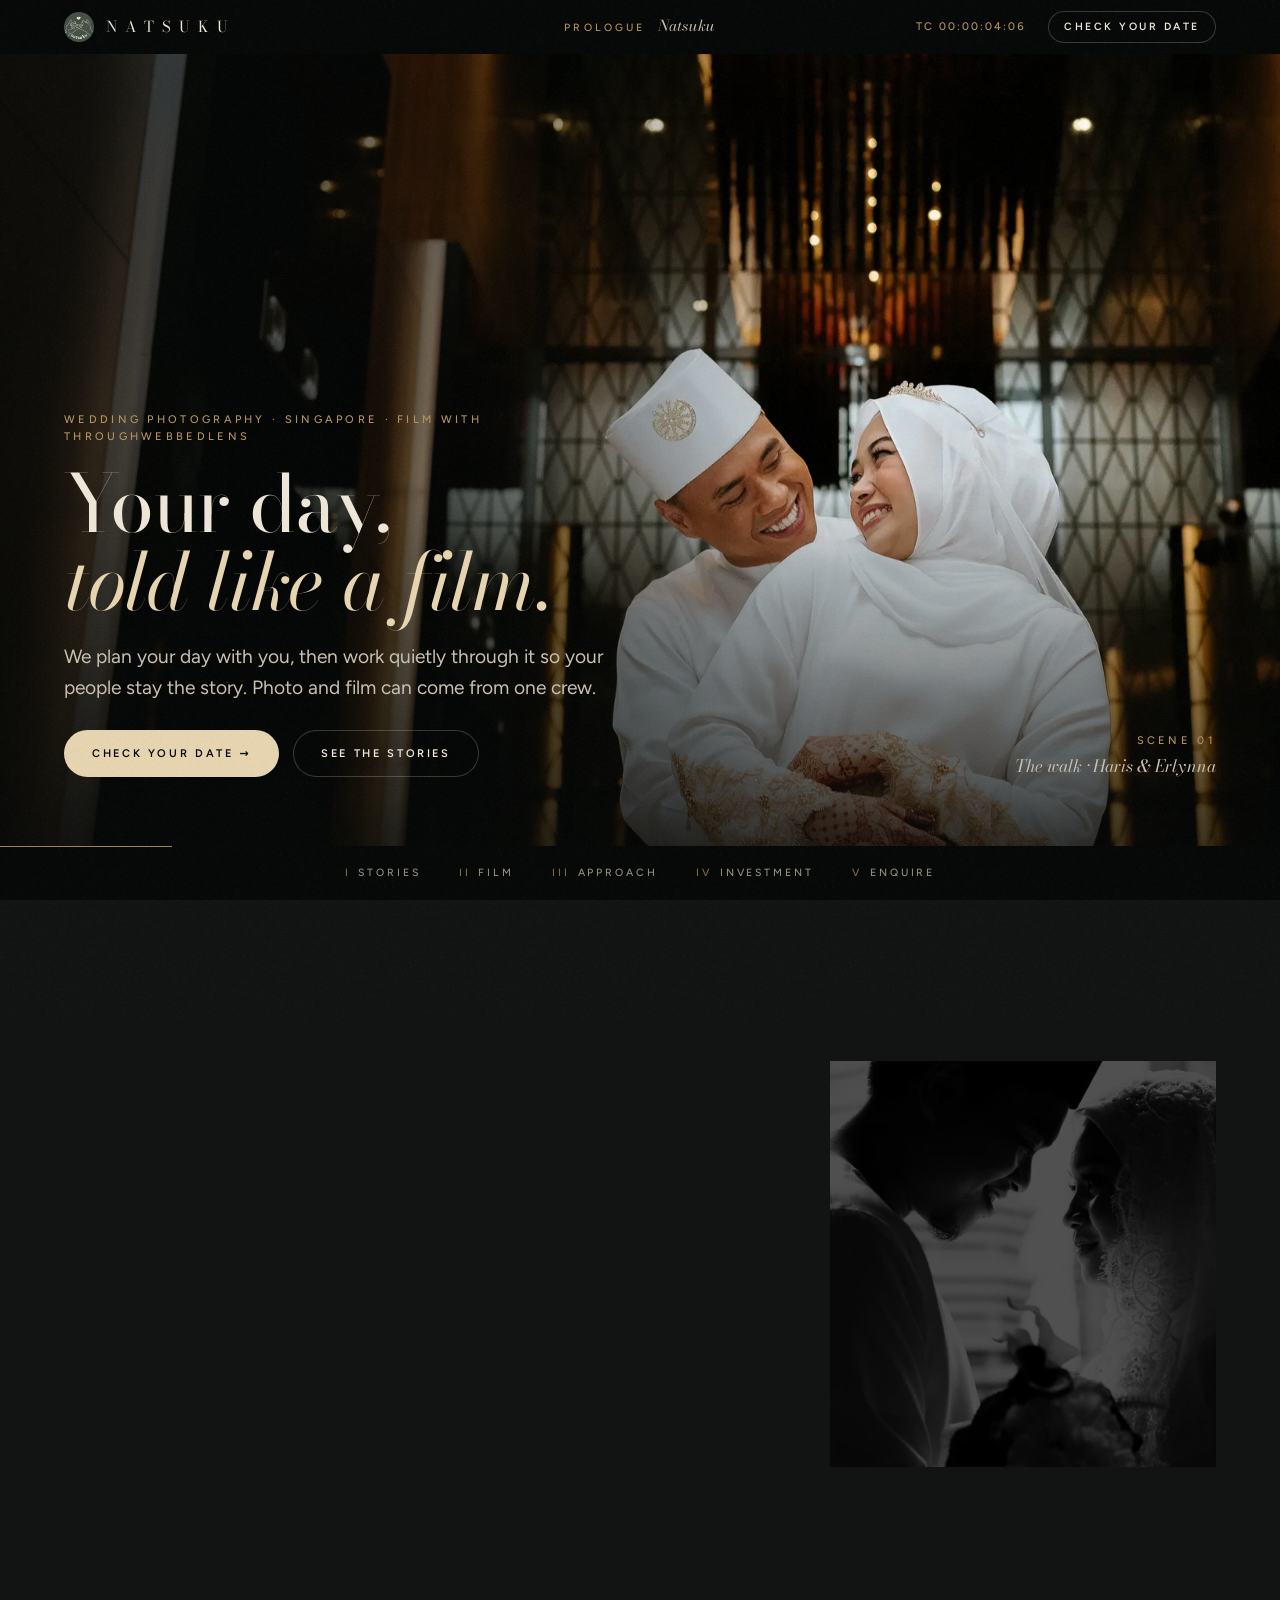
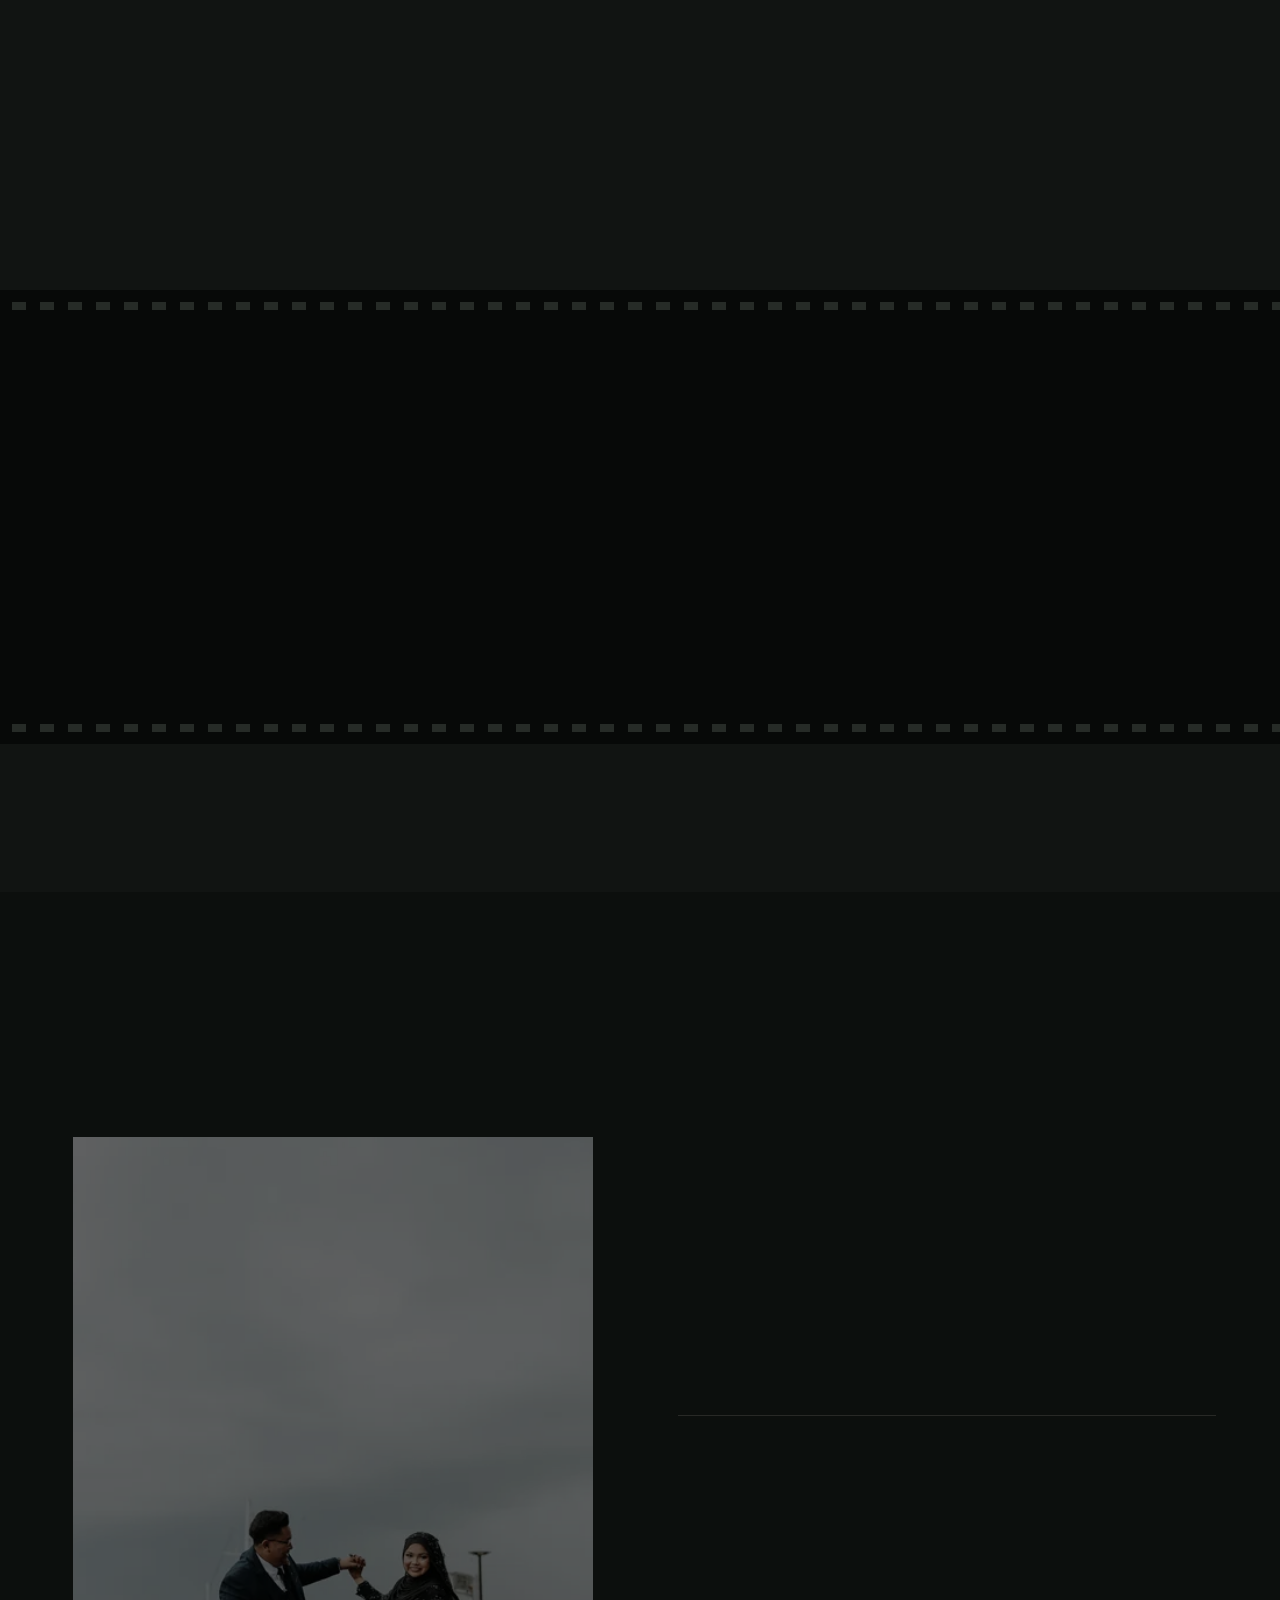
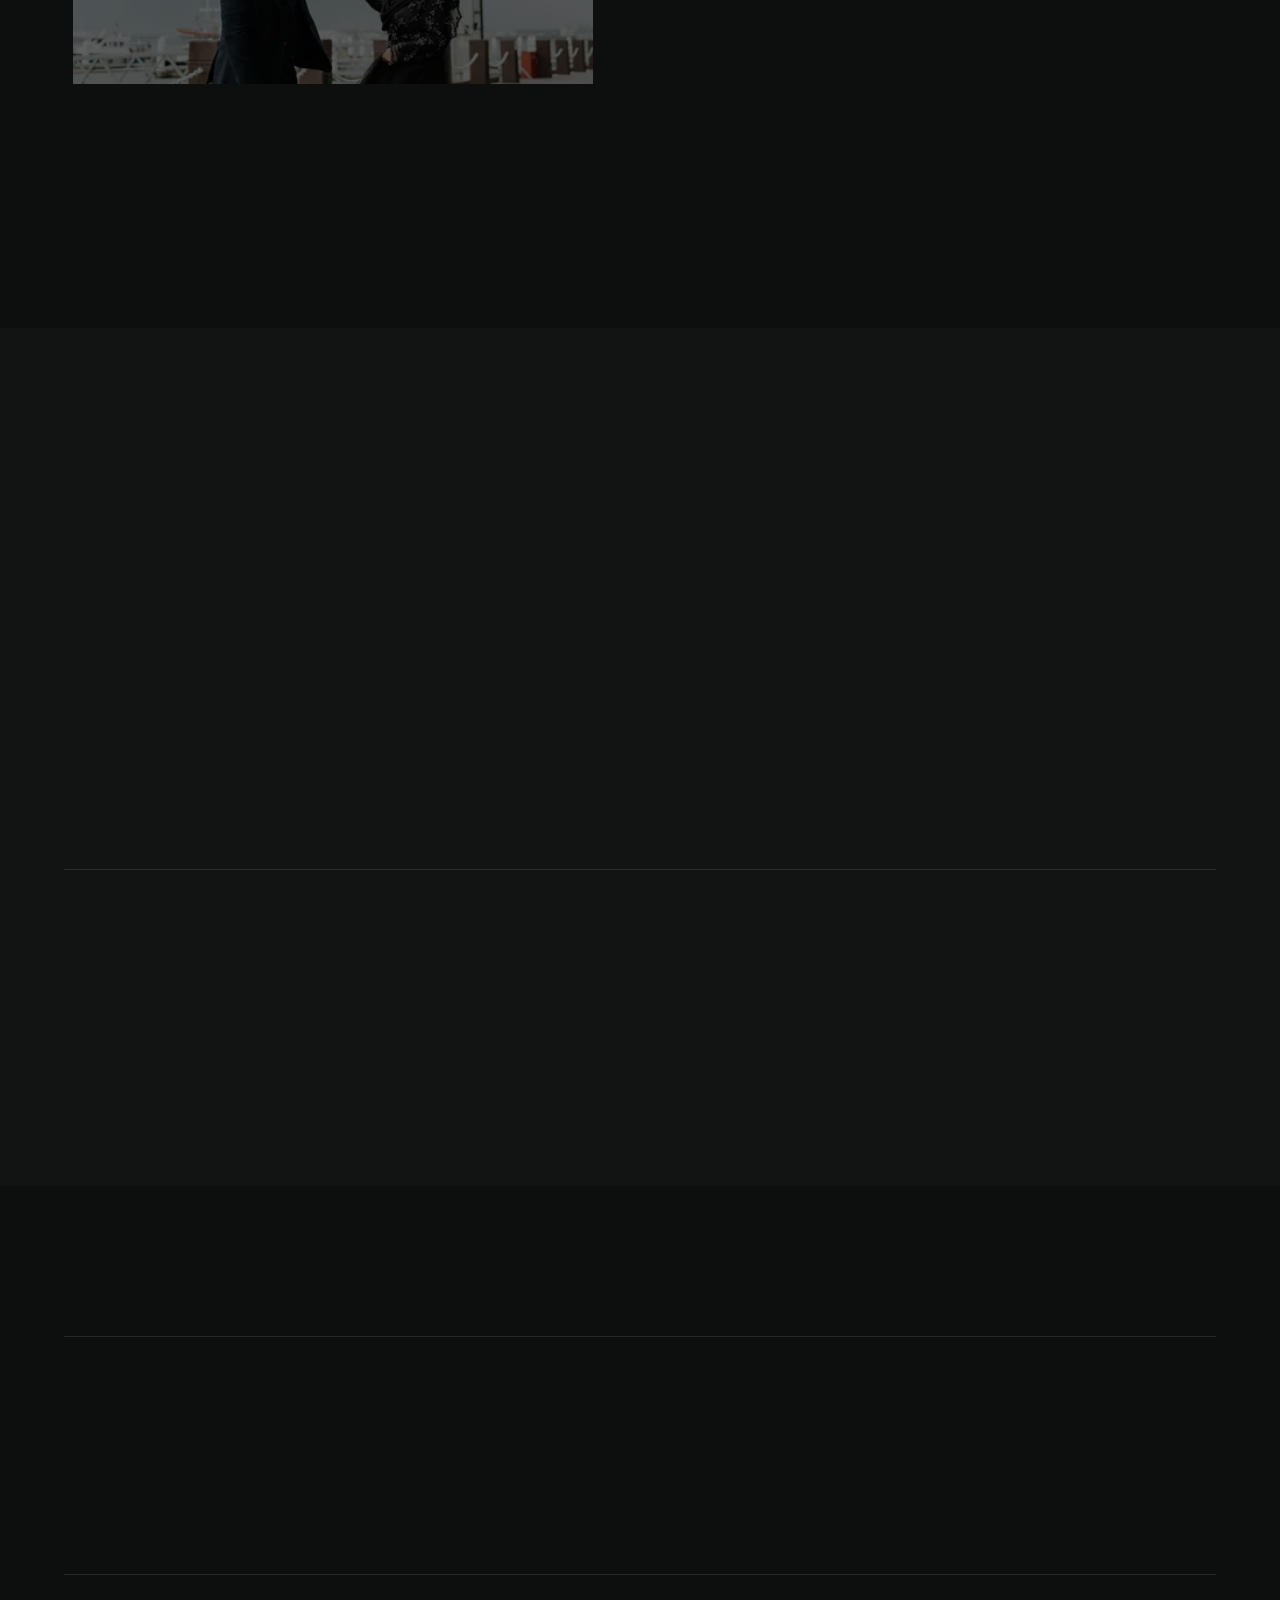
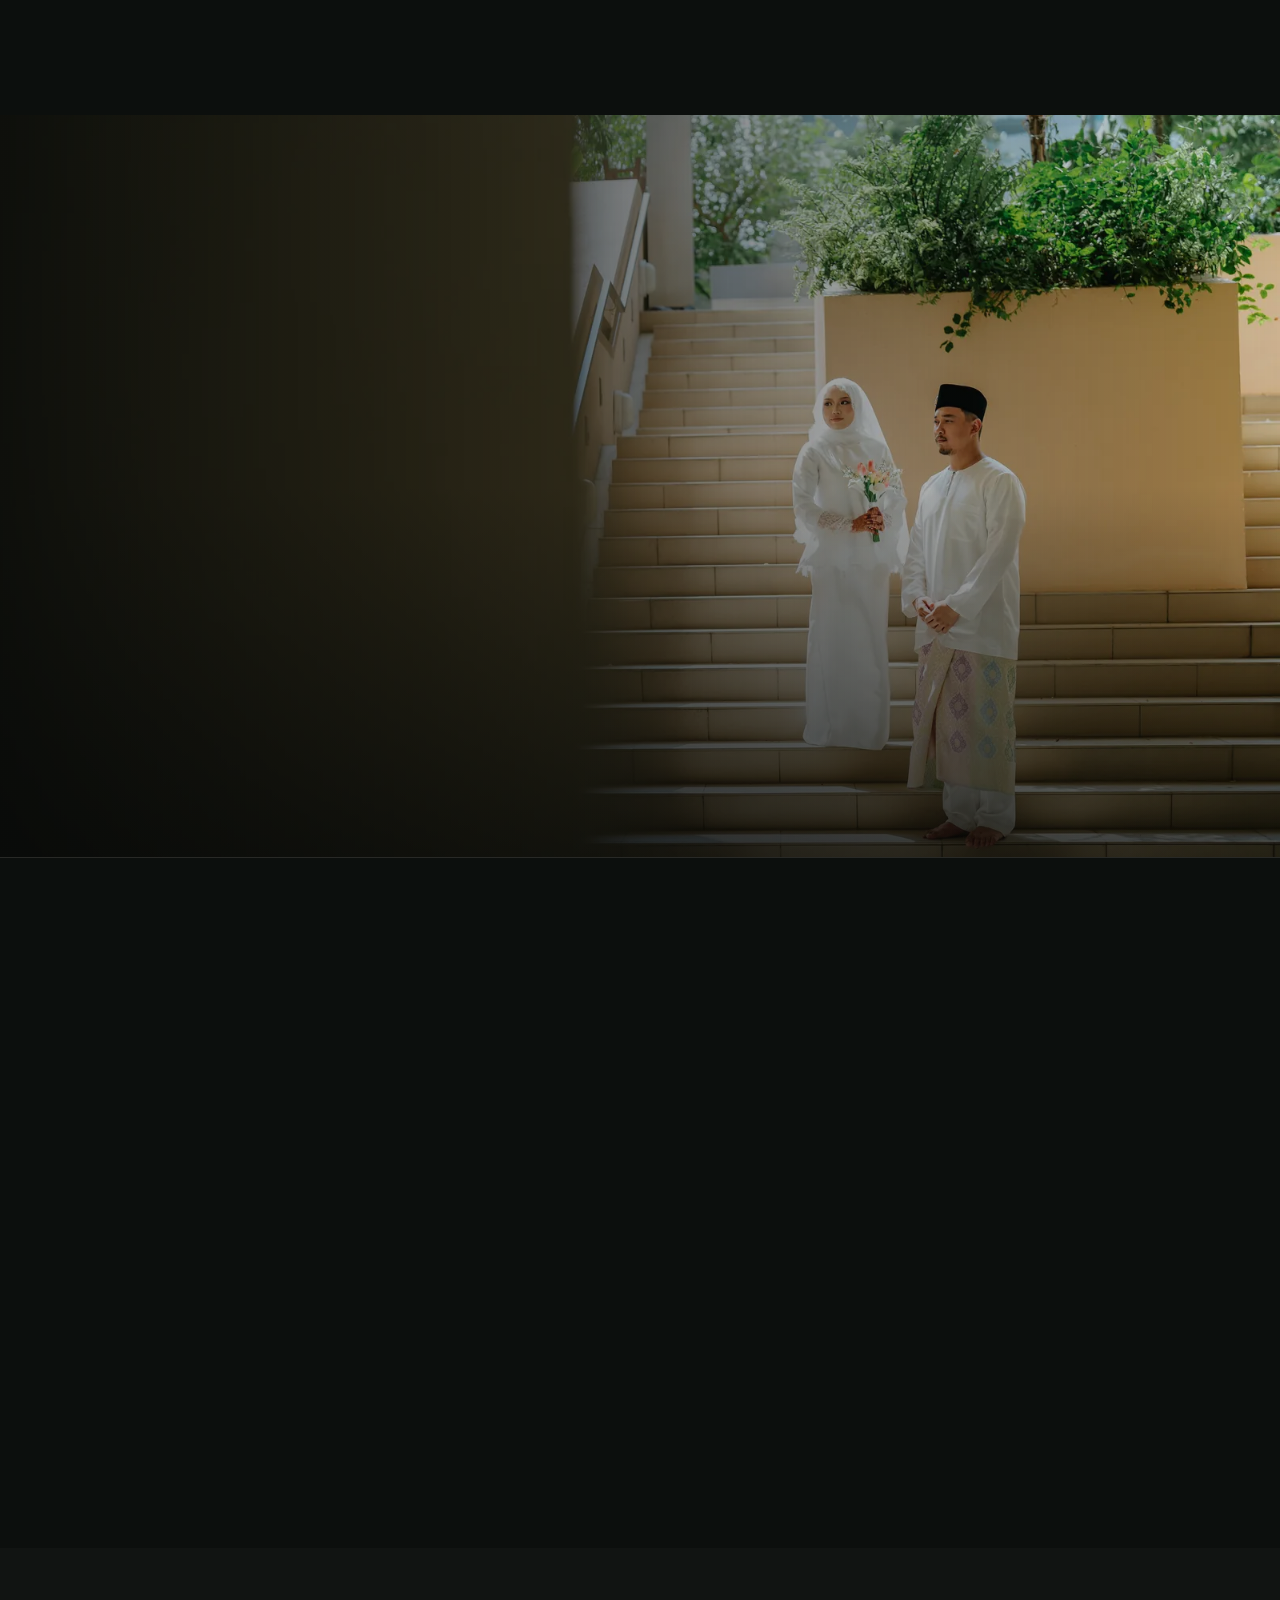
==== index.html @ 625633de "Launch Site" ====
<!doctype html>
<html lang="en" class="no-js">
<head>
<meta charset="utf-8">
<meta name="viewport" content="width=device-width, initial-scale=1, viewport-fit=cover">
<title>Natsuku · Wedding Photography &amp; Film in Singapore</title>
<meta name="description" content="Natsuku is a wedding photography studio in Singapore, with film by ThroughWebbedLens. Akad nikah, sanding and full-day coverage from $828.">
<meta name="theme-color" content="#070908">
<link rel="icon" type="image/png" sizes="32x32" href="assets/brand/favicon-32.png">
<link rel="apple-touch-icon" href="assets/brand/apple-touch-icon.png">
<meta property="og:type" content="website">
<meta property="og:site_name" content="Natsuku">
<meta property="og:title" content="Natsuku · Wedding Photography &amp; Film in Singapore">
<meta property="og:description" content="Natsuku is a wedding photography studio in Singapore, with film by ThroughWebbedLens. Akad nikah, sanding and full-day coverage from $828.">
<meta property="og:image" content="https://natsukuco.github.io/assets/brand/og.jpg">
<meta property="og:url" content="https://natsukuco.github.io/">
<meta name="twitter:card" content="summary_large_image">
<link rel="preload" href="assets/fonts/bodoni-moda-latin-standard-normal.woff2" as="font" type="font/woff2" crossorigin>
<link rel="stylesheet" href="assets/css/site.css">
<script>(function(h){h.classList.remove('no-js');h.classList.add('js');if(!window.matchMedia('(prefers-reduced-motion: reduce)').matches)h.classList.add('intro')})(document.documentElement)</script>
<script src="assets/js/site.js" defer></script>
<script type="application/ld+json">{"@context": "https://schema.org", "@type": "ProfessionalService", "name": "Natsuku", "description": "Wedding photography in Singapore, with film by ThroughWebbedLens.", "url": "https://natsukuco.github.io/", "image": "https://natsukuco.github.io/assets/brand/og.jpg", "telephone": "+65 9247 5310", "areaServed": "Singapore", "address": {"@type": "PostalAddress", "addressCountry": "SG"}, "priceRange": "$520–$7,958", "sameAs": ["https://www.instagram.com/natsuku.co/"]}</script>
</head>
<body>
<a class="skip" href="#scene">Skip to content</a>
<header class="bar bar--top">
  <a class="brand" href="index.html" data-nav aria-current="page" aria-label="Natsuku, home"><img src="assets/brand/natsuku-badge-96.png" width="30" height="30" alt=""><span class="brand__word">NATSUKU</span></a>
  <div class="bar__now" aria-hidden="true"><span class="label" data-now-k>Prologue</span><span data-now-title>Natsuku</span></div>
  <div class="bar__end"><span class="tc" aria-hidden="true">TC 00:00:00:00</span><a class="pill" href="enquire.html">Check your date</a></div>
</header>
<nav class="bar bar--bottom" aria-label="Chapters">
  <span class="playhead" aria-hidden="true"></span>
  <button class="menu-btn" type="button" data-menu aria-expanded="false" aria-controls="menu"><i aria-hidden="true"></i><span data-menu-label>Chapters</span></button>
  <div class="chapters"><a href="stories.html" data-nav><b>I</b>Stories</a><a href="film.html" data-nav><b>II</b>Film</a><a href="approach.html" data-nav><b>III</b>Approach</a><a href="investment.html" data-nav><b>IV</b>Investment</a><a href="enquire.html" data-nav><b>V</b>Enquire</a></div>
  <span class="bar__mobile-now" data-now-title aria-hidden="true">Natsuku</span>
  <a class="pill pill--mobile" href="enquire.html">Enquire</a>
</nav>
<main id="scene" data-page="home">
<section class="reel" aria-label="Showreel">
  <div class="reel__screen">
  <figure class="reel__frame shift is-on" data-no="Scene 01" data-title="The walk · Haris &amp; Erlynna" data-href="story-haris-erlynna.html"><img src="assets/img/he-corridor-1600.webp" srcset="assets/img/he-corridor-960.webp 960w, assets/img/he-corridor-1600.webp 1600w, assets/img/he-corridor-2400.webp 2400w" sizes="(min-width: 901px) 130vw, 100vw" width="2400" height="1600" alt="Haris and Erlynna walking down a dark corridor lined with warm lights" loading="eager" fetchpriority="high" decoding="async" style="object-position:52% 40%"></figure>
<figure class="reel__frame shift" data-no="Scene 02" data-title="The red carpet · Rizqi &amp; Shuraifah" data-href="story-rizqi-shuraifah.html"><img src="assets/img/rs-carpet-1440.webp" srcset="assets/img/rs-carpet-720.webp 720w, assets/img/rs-carpet-1440.webp 1440w" sizes="(min-width: 901px) 130vw, 100vw" width="1440" height="960" alt="The couple lying on a red prayer carpet, laughing" loading="lazy" decoding="async" style="object-position:55% 55%"></figure>
<figure class="reel__frame shift" data-no="Scene 03" data-title="The entrance · Khair &amp; Syakirah" data-href="story-khair-syakirah.html"><img src="assets/img/ks-sparklers-1600.webp" srcset="assets/img/ks-sparklers-960.webp 960w, assets/img/ks-sparklers-1600.webp 1600w, assets/img/ks-sparklers-2400.webp 2400w" sizes="(min-width: 901px) 130vw, 100vw" width="2400" height="1600" alt="Khair and Syakirah&#x27;s entrance under sparkling lights" loading="lazy" decoding="async" style="object-position:42% 32%"></figure>
<figure class="reel__frame shift" data-no="Scene 04" data-title="In full colour · Razalee &amp; Amirah" data-href="story-razalee-amirah.html"><img src="assets/img/ra-leaves-1600.webp" srcset="assets/img/ra-leaves-960.webp 960w, assets/img/ra-leaves-1600.webp 1600w, assets/img/ra-leaves-2400.webp 2400w" sizes="(min-width: 901px) 130vw, 100vw" width="2400" height="1600" alt="Amirah with her bouquet among tropical leaves" loading="lazy" decoding="async" style="object-position:50% 22%"></figure>

  </div>
  <div class="reel__copy">
    <p class="label">Wedding photography · Singapore · Film with ThroughWebbedLens</p>
    <h1 class="h-hero">Your day,<br><em>told like a film.</em></h1>
    <p class="lead">We plan your day with you, then work quietly through it so your people stay the story. Photo and film can come from one crew.</p>
    <div class="reel__ctas"><a class="btn" href="enquire.html">Check your date →</a><a class="btn btn--ghost" href="stories.html">See the stories</a></div>
  </div>
  <a class="reel__scene" data-scene-link href="story-haris-erlynna.html"><span class="label" data-scene-no>Scene 01</span><span data-scene-title>The walk · Haris &amp; Erlynna</span></a>
</section>

<section class="section">
  <div class="wrap statement">
    <p class="kanji" lang="ja" aria-hidden="true">懐く</p>
    <div class="stack">
      <p class="label">The name</p>
      <h2 class="h2">Natsuku,<br><em>to grow fond of.</em></h2>
      <div class="gloss"><span class="ja" lang="ja">懐く</span><i>natsuku</i><span class="small">Japanese · verb</span></div>
      <p class="body">It’s the word for the slow way people become attached to each other. Our line for it is simpler: to be fondly remembered. We photograph the people and moments your family will want back years from now, in the order they happened.</p>
      <a class="link" href="approach.html">How we work →</a>
    </div>
    <figure class="media rv is-portrait" style="--ph:#2b2b2b"><img src="assets/img/ks-bw-1200.webp" srcset="assets/img/ks-bw-600.webp 600w, assets/img/ks-bw-1200.webp 1200w" sizes="(max-width:900px) 92vw, 26vw" width="1200" height="1800" alt="Khair and Syakirah forehead to forehead in black and white" loading="lazy" decoding="async"></figure>
  </div>
</section>

<section class="section section--tight" aria-labelledby="now-showing">
  <div class="wrap strip-head">
    <div class="stack stack--tight"><p class="label">Now showing</p><h2 class="h2" id="now-showing">Four recent <em>weddings</em></h2></div>
    <div class="strip-nav"><button type="button" data-strip="reels" data-dir="prev" aria-label="Previous reel">←</button><button type="button" data-strip="reels" data-dir="next" aria-label="Next reel">→</button></div>
  </div>
  <div class="strip" id="reels">
    <a class="frame-card" href="story-rizqi-shuraifah.html">
      <figure class="media" style="--ph:#302d25"><img src="assets/img/rs-ribs-1600.webp" srcset="assets/img/rs-ribs-960.webp 960w, assets/img/rs-ribs-1600.webp 1600w, assets/img/rs-ribs-2400.webp 2400w" sizes="(max-width:900px) 80vw, 36vw" width="2400" height="1600" alt="Rizqi and Shuraifah beneath a vaulted, ribbed ceiling" loading="lazy" decoding="async"></figure>
      <div class="frame-card__meta"><span class="frame-card__title">Rizqi &amp; Shuraifah</span><span class="label">Reel 01</span></div>
      <p class="frame-card__sub">Akad nikah · September 2026</p>
    </a><a class="frame-card" href="story-khair-syakirah.html">
      <figure class="media" style="--ph:#4f4d45"><img src="assets/img/ks-certificate-1600.webp" srcset="assets/img/ks-certificate-960.webp 960w, assets/img/ks-certificate-1600.webp 1600w, assets/img/ks-certificate-2400.webp 2400w" sizes="(max-width:900px) 80vw, 36vw" width="2400" height="1600" alt="Khair and Syakirah holding up their marriage certificate under the arches of Sultan Mosque" loading="lazy" decoding="async"></figure>
      <div class="frame-card__meta"><span class="frame-card__title">Khair &amp; Syakirah</span><span class="label">Reel 02</span></div>
      <p class="frame-card__sub">Akad nikah &amp; sanding · July 2026</p>
    </a><a class="frame-card" href="story-haris-erlynna.html">
      <figure class="media" style="--ph:#4c433a"><img src="assets/img/he-mirror-1600.webp" srcset="assets/img/he-mirror-960.webp 960w, assets/img/he-mirror-1600.webp 1600w, assets/img/he-mirror-2400.webp 2400w" sizes="(max-width:900px) 80vw, 36vw" width="2400" height="1600" alt="Haris and Erlynna laughing in a mirror as light flares" loading="lazy" decoding="async"></figure>
      <div class="frame-card__meta"><span class="frame-card__title">Haris &amp; Erlynna</span><span class="label">Reel 03</span></div>
      <p class="frame-card__sub">Solemnisation · June 2026</p>
    </a><a class="frame-card" href="story-razalee-amirah.html">
      <figure class="media" style="--ph:#484034"><img src="assets/img/ra-spin-1600.webp" srcset="assets/img/ra-spin-960.webp 960w, assets/img/ra-spin-1600.webp 1600w, assets/img/ra-spin-2400.webp 2400w" sizes="(max-width:900px) 80vw, 36vw" width="2400" height="1600" alt="The couple in a spinning blur of colour" loading="lazy" decoding="async"></figure>
      <div class="frame-card__meta"><span class="frame-card__title">Razalee &amp; Amirah</span><span class="label">Reel 04</span></div>
      <p class="frame-card__sub">Akad nikah · February 2026</p>
    </a>
  </div>
  <div class="wrap after-strip"><a class="link" href="stories.html">All stories →</a></div>
</section>

<section class="section section--deep">
  <div class="wrap split">
    <div class="split__media"><figure class="media rv is-portrait" style="--ph:#676b6b"><img src="assets/img/hf-boardwalk-1200.webp" srcset="assets/img/hf-boardwalk-600.webp 600w, assets/img/hf-boardwalk-1200.webp 1200w" sizes="(max-width:900px) 92vw, 40vw" width="1200" height="1800" alt="A couple dancing on a boardwalk" loading="lazy" decoding="async"></figure></div>
    <div class="stack">
      <p class="label">Chapter II · Film</p>
      <h2 class="h2">Photo and film from <em>one crew.</em></h2>
      <p class="body">Our films are made by ThroughWebbedLens, Raudah’s studio. Book both and you get one consultation, one timeline and two teams who already know how the other works.</p>
      <ul class="ticks"><li>1-minute vertical film for sharing</li><li>3–5 minute wedding film</li><li>Thumbdrive in a keepsake pouch</li></ul>
      <p class="small">Included in film packages from six hours.</p>
      <div class="row-links"><a class="play-link" href="https://drive.google.com/file/d/1qYe6SZzaggUssMpKYWhxZvC9stRG66Rj/view" target="_blank" rel="noopener" data-film="1qYe6SZzaggUssMpKYWhxZvC9stRG66Rj" data-film-title="Sakti &amp; Tharenii · Full-length film" data-film-kicker="ThroughWebbedLens presents"><i><svg class="tri" viewBox="0 0 10 12" aria-hidden="true" focusable="false"><path d="M0 0L10 6L0 12Z" fill="currentColor"/></svg></i>Watch a wedding film</a><a class="link" href="film.html">Chapter II · Film →</a></div>
    </div>
  </div>
</section>

<section class="section">
  <div class="wrap stack stack--loose">
    <p class="label">Chapter III · Approach</p>
    <h2 class="bigline"><span class="bl">Crew,</span><br><em class="bl bl--r">not cast.</em></h2>
    <p class="lead">On the day we work like crew: prepared, quiet and easy to forget. The moments belong to you and your families.</p>
    <div class="principles">
      <div><h3>Planned with you</h3><p>A free itinerary consultation before the day, by Zoom, call or in person.</p></div>
      <div><h3>Quiet on the day</h3><p>Fly-on-the-wall coverage that follows conversations and candid moments.</p></div>
      <div><h3>Every frame edited</h3><p>Unlimited edited photographs in every package, delivered to a private online gallery.</p></div>
    </div>
    <a class="link" href="approach.html">Chapter III · Approach →</a>
  </div>
</section>

<section class="section section--tight section--deep">
  <div class="wrap">
    <div class="slate-line"><p class="label">Chapter IV · Investment</p><span class="rule"></span><span class="aside">SGD</span></div>
    <div class="prices">
      <a href="investment.html#photography"><span class="what">Photography</span><span class="from">From</span><span class="amount"><sup>$</sup>828</span><span class="small">Cherish · up to 3 hours</span></a>
      <a href="investment.html#photo-film"><span class="what">Photo + film</span><span class="from">From</span><span class="amount"><sup>$</sup>1,020</span><span class="small">Prelude · 2 hours, with ThroughWebbedLens</span></a>
      <a href="investment.html#film"><span class="what">Film only</span><span class="from">From</span><span class="amount"><sup>$</sup>520</span><span class="small">Prelude · 2 hours, by ThroughWebbedLens</span></a>
    </div>
    <p class="small after-strip">A 30% deposit secures your date. We confirm your final quote with you over chat.</p>
  </div>
</section>

<section class="finale">
  <figure class="media" style="--ph:#423d29"><img src="assets/img/rs-stairwell-1600.webp" srcset="assets/img/rs-stairwell-960.webp 960w, assets/img/rs-stairwell-1600.webp 1600w, assets/img/rs-stairwell-2400.webp 2400w" sizes="100vw" width="2400" height="1600" alt="Rizqi and Shuraifah at the foot of a sunlit stairwell" loading="lazy" decoding="async" style="object-position:62% 50%"></figure>
  <div class="wrap finale__copy">
    <p class="label">Chapter V · Enquire</p>
    <h2 class="h1">Roll <em>camera.</em></h2>
    <p class="lead">Tell us your date, venue and hours. We’ll reply on WhatsApp with availability and a quote.</p>
    <div class="row-links"><a class="btn" href="enquire.html">Check your date →</a><a class="link" href="https://maps.app.goo.gl/2jhCvsvyrYShcupk6?g_st=ac" target="_blank" rel="noopener">Read our Google reviews ↗</a></div>
  </div>
</section>

<footer class="credits">
  <div class="wrap">
    <svg class="credits__mark" viewBox="0 0 1315 935" aria-hidden="true" focusable="false"><use href="#pinky"/></svg>
    <p class="credits__word">NATSUKU</p>
    <p class="credits__tag"><span class="ja" lang="ja">懐く</span> — to be fondly remembered.</p>
    <dl class="credits__roll">
      <div><dt>Photography</dt><dd>Natsuku</dd></div>
      <div><dt>Film</dt><dd>ThroughWebbedLens</dd></div>
      <div><dt>Bookings</dt><dd>WhatsApp <a href="https://wa.me/6592475310" target="_blank" rel="noopener">+65 9247 5310</a></dd></div>
    </dl>
    <nav class="credits__links" aria-label="Elsewhere">
      <a href="https://www.instagram.com/natsuku.co/" target="_blank" rel="noopener">Instagram</a>
      <a href="https://maps.app.goo.gl/2jhCvsvyrYShcupk6?g_st=ac" target="_blank" rel="noopener">Google reviews</a>
      <a href="https://skybite.pic-time.com/client" target="_blank" rel="noopener">Full galleries</a>
      <a href="https://drive.google.com/file/d/1qA7vYu13YQF0fBHz8c6XMIGLbBtwfNn7/view?usp=sharing" target="_blank" rel="noopener">Rate card</a>
    </nav>
    <p class="credits__fine">© 2026 Natsuku · Wedding photography, Singapore · All photographs © Natsuku</p>
  </div>
</footer>
</main>

<svg width="0" height="0" style="position:absolute" aria-hidden="true" focusable="false"><symbol id="pinky" viewBox="180 345 1315 935"><path d="M319,1264C317,1262 316,1259 316,1259C316,1258 338,1232 364,1202C390,1171 412,1146 412,1145C412,1144 367,1067 357,1052C356,1050 356,1050 360,1048C362,1046 365,1045 365,1044C366,1044 376,1060 393,1089C408,1114 421,1135 421,1136C423,1138 421,1139 466,1119C544,1084 576,1067 596,1050C609,1039 654,1002 684,979C707,961 715,956 766,924L823,889L815,880C810,875 804,868 802,863C797,855 790,839 790,836C790,831 791,831 700,872L686,879L684,875C680,868 680,868 693,862L704,856L712,838C716,827 722,814 725,808C732,795 734,788 734,779C734,767 727,757 713,749L707,745L669,747C625,749 627,749 618,754C610,758 589,778 539,829C509,860 505,865 505,874C505,884 521,888 538,883C558,876 593,853 623,823C630,817 635,813 637,812C642,810 655,811 664,813C671,814 689,815 695,814C698,814 698,814 701,819L703,824L700,825C696,827 671,827 661,825C656,824 650,823 647,823L642,823L630,834C624,840 613,849 607,854L596,863L600,870C612,892 628,911 641,918C647,922 647,922 644,929C643,933 642,933 634,928C620,920 602,899 591,879C588,875 586,872 586,872C586,871 582,874 577,876C566,884 551,891 543,894C539,895 536,896 535,896C534,897 534,898 536,902L539,906L534,909C527,914 503,926 491,930C470,939 450,945 430,948C424,948 416,950 412,951C390,956 368,974 355,996C352,1002 352,1002 344,999C340,998 340,998 346,987C351,978 362,966 371,959C386,946 403,939 426,936C449,933 468,927 492,917C508,910 526,900 526,899C525,899 522,898 519,897C505,895 498,891 495,883C492,877 493,868 496,860L499,854L495,851C488,845 485,836 487,827C488,824 494,810 501,794C508,779 514,766 513,766C513,765 508,766 504,767C490,769 478,767 471,760C469,758 468,757 465,759C449,764 441,754 444,734C444,730 445,722 446,714C449,679 457,652 470,634C483,617 498,577 498,560C498,540 485,516 473,513C464,511 453,514 445,522C438,528 436,532 432,554C424,585 421,593 408,613C402,622 391,640 384,652C361,690 345,711 326,730C292,766 275,788 264,813C255,834 254,840 254,898L253,941L250,949C244,967 228,990 202,1020C197,1026 192,1031 192,1030C192,1030 190,1027 190,1024L188,1018L194,1011C215,987 234,959 240,943C241,940 241,928 242,894C242,844 243,836 248,820C258,790 277,764 313,726C335,704 349,686 372,648C379,636 390,618 396,610C412,585 412,584 420,548C425,527 427,523 434,516C447,501 467,496 481,503C497,511 510,537 510,560C510,580 495,621 481,641C471,654 466,668 462,690C459,703 456,733 456,743C456,748 456,748 459,747C464,747 466,745 473,732C492,690 513,650 524,634C532,621 543,612 556,605C562,602 636,577 644,576C660,573 678,583 689,602C698,616 697,640 688,658L684,664L687,666C694,669 702,679 705,688C706,690 708,701 710,711C712,721 713,731 714,732C714,734 716,736 720,738C737,749 746,763 746,780C746,789 743,798 736,812C729,827 721,847 722,848C722,848 737,842 754,834L786,820L785,815C785,800 776,764 771,752C762,734 758,715 761,706C763,697 767,694 780,691C807,684 830,695 843,721C846,727 848,734 849,736C851,744 851,744 858,738C884,712 909,708 929,727C935,732 936,746 932,759C931,762 924,779 917,795C908,816 905,825 905,826C907,827 932,835 943,837C952,839 960,840 960,838C961,838 960,829 958,819C950,780 947,756 947,738C948,726 948,725 951,719C954,711 961,703 967,698L972,695L969,687C964,671 962,655 962,642C961,620 965,613 979,605C992,598 992,599 987,589C978,571 978,560 987,547C996,533 1010,524 1026,520C1037,518 1041,518 1041,521C1042,523 1042,523 1043,522C1044,520 1045,521 1053,526C1082,545 1113,562 1130,567C1148,573 1159,580 1165,589C1170,597 1172,602 1172,612L1173,620L1186,628C1207,640 1220,646 1220,645C1221,645 1213,633 1204,619C1188,594 1187,593 1183,579C1176,559 1174,551 1174,535C1174,524 1175,520 1177,514C1182,499 1191,488 1203,482C1213,478 1226,481 1235,490C1239,494 1241,498 1248,516C1263,550 1279,576 1303,602C1319,620 1330,635 1336,646C1339,652 1344,674 1355,731L1364,782L1365,822C1366,862 1366,870 1371,896C1374,914 1376,917 1390,936C1396,944 1470,1031 1481,1044C1483,1046 1483,1046 1481,1052L1479,1059L1476,1057C1475,1056 1456,1033 1434,1007C1365,926 1365,926 1360,900C1355,875 1354,866 1353,824L1352,784L1342,731C1330,668 1327,656 1323,648C1318,639 1307,625 1298,614C1281,596 1271,583 1257,561C1248,546 1246,542 1237,519C1228,500 1226,496 1219,494C1213,491 1210,492 1204,495C1184,509 1181,537 1195,577C1198,588 1200,590 1221,623C1244,656 1244,657 1250,660C1269,671 1278,683 1287,707L1290,715L1285,718C1282,719 1279,720 1279,719C1278,719 1277,715 1276,711C1270,697 1265,689 1257,681C1251,675 1248,673 1228,663C1216,657 1198,648 1188,643C1178,637 1170,633 1169,633C1168,633 1139,610 1103,582L1039,531L1034,532C1021,533 1013,537 1004,545C995,554 993,560 993,568C994,579 1000,589 1022,618C1042,645 1043,647 1050,669C1053,681 1057,700 1057,705C1057,707 1057,707 1051,707L1045,707L1044,697C1041,684 1036,666 1032,656C1030,651 1025,643 1014,628L999,608L990,613C975,621 973,624 974,641C974,658 976,666 988,708C995,729 999,744 1001,760C1002,770 1002,784 1001,785C1001,786 998,785 995,784C989,783 989,783 990,779C992,769 980,710 975,708C973,708 965,717 962,723C959,729 959,730 959,739C959,764 967,811 981,870C984,881 986,890 986,891C986,893 976,896 975,894C975,894 972,884 970,873L964,852L954,851C944,850 929,847 908,840C891,834 888,832 879,824C858,802 844,776 839,748C833,713 811,696 784,702C774,705 772,706 772,715C773,723 775,732 782,747C787,760 791,773 796,800C798,812 800,825 801,828C805,848 818,869 832,879C836,882 988,956 1046,984C1080,1000 1135,1028 1143,1032C1164,1044 1186,1061 1197,1073C1202,1078 1205,1082 1208,1088C1214,1102 1220,1107 1234,1112C1250,1118 1273,1138 1305,1172C1330,1200 1372,1248 1372,1250C1372,1250 1370,1252 1368,1255L1364,1259L1347,1239C1322,1208 1306,1191 1283,1167C1254,1138 1240,1127 1227,1122C1214,1118 1204,1109 1198,1095C1192,1084 1186,1077 1168,1064C1144,1046 1131,1039 1052,1001C1030,990 972,962 924,939C875,915 835,896 835,896C834,896 808,913 775,933C725,964 712,973 696,986C662,1012 632,1036 614,1051C605,1059 593,1068 589,1071C570,1084 515,1111 446,1141L424,1150L374,1209C346,1242 323,1268 323,1268C323,1268 321,1266 319,1264Z M244,1116C242,1115 240,1114 240,1113C240,1112 281,1037 283,1035C284,1034 285,1034 289,1037L294,1040L272,1079C260,1101 250,1119 250,1119C249,1119 247,1118 244,1116Z M213,1089C212,1086 211,1083 211,1083C211,1082 267,1016 268,1015C270,1015 278,1022 276,1024C274,1027 216,1095 216,1095C216,1095 214,1092 213,1089Z M583,767C613,738 613,738 663,735C683,734 700,733 700,732C702,731 695,696 692,690C689,684 685,679 679,675C670,670 620,669 605,675C597,678 589,684 583,690C575,697 535,751 531,759C526,769 499,827 498,830C498,834 500,840 503,842L506,845L536,814C553,797 574,776 583,767Z M907,788C926,743 927,739 916,732C909,728 904,727 899,727C888,729 872,739 860,753L855,759L856,764C858,771 866,788 873,797C880,808 892,820 893,819C894,819 900,805 907,788Z M514,752C517,751 521,749 522,749C522,748 530,739 538,728C570,683 577,675 593,667C606,660 610,660 643,660L672,659L674,657C683,645 686,622 679,609C672,596 663,589 652,588C645,588 643,588 606,600C584,608 565,614 562,615C549,622 538,632 529,648C514,674 477,748 479,750C479,751 481,752 482,753C487,756 503,755 514,752Z M1160,607C1160,600 1151,589 1141,584C1133,581 1119,576 1118,577C1118,578 1123,582 1129,587C1161,612 1160,611 1160,607Z"/><path d="M815,489C794,480 774,467 760,456C730,430 728,401 755,374C776,353 800,358 821,387C823,390 825,393 826,393C826,393 827,390 829,387C843,359 868,351 895,365C905,370 910,375 913,383C917,394 914,417 907,428C904,431 828,493 826,493C826,493 821,491 815,489Z"/></symbol></svg>
<div class="shutter shutter--t" aria-hidden="true"></div><div class="shutter shutter--b" aria-hidden="true"></div>
<div class="card" aria-hidden="true">
  <svg class="card__ident" viewBox="180 345 1315 935" focusable="false"><path d="M319,1264C317,1262 316,1259 316,1259C316,1258 338,1232 364,1202C390,1171 412,1146 412,1145C412,1144 367,1067 357,1052C356,1050 356,1050 360,1048C362,1046 365,1045 365,1044C366,1044 376,1060 393,1089C408,1114 421,1135 421,1136C423,1138 421,1139 466,1119C544,1084 576,1067 596,1050C609,1039 654,1002 684,979C707,961 715,956 766,924L823,889L815,880C810,875 804,868 802,863C797,855 790,839 790,836C790,831 791,831 700,872L686,879L684,875C680,868 680,868 693,862L704,856L712,838C716,827 722,814 725,808C732,795 734,788 734,779C734,767 727,757 713,749L707,745L669,747C625,749 627,749 618,754C610,758 589,778 539,829C509,860 505,865 505,874C505,884 521,888 538,883C558,876 593,853 623,823C630,817 635,813 637,812C642,810 655,811 664,813C671,814 689,815 695,814C698,814 698,814 701,819L703,824L700,825C696,827 671,827 661,825C656,824 650,823 647,823L642,823L630,834C624,840 613,849 607,854L596,863L600,870C612,892 628,911 641,918C647,922 647,922 644,929C643,933 642,933 634,928C620,920 602,899 591,879C588,875 586,872 586,872C586,871 582,874 577,876C566,884 551,891 543,894C539,895 536,896 535,896C534,897 534,898 536,902L539,906L534,909C527,914 503,926 491,930C470,939 450,945 430,948C424,948 416,950 412,951C390,956 368,974 355,996C352,1002 352,1002 344,999C340,998 340,998 346,987C351,978 362,966 371,959C386,946 403,939 426,936C449,933 468,927 492,917C508,910 526,900 526,899C525,899 522,898 519,897C505,895 498,891 495,883C492,877 493,868 496,860L499,854L495,851C488,845 485,836 487,827C488,824 494,810 501,794C508,779 514,766 513,766C513,765 508,766 504,767C490,769 478,767 471,760C469,758 468,757 465,759C449,764 441,754 444,734C444,730 445,722 446,714C449,679 457,652 470,634C483,617 498,577 498,560C498,540 485,516 473,513C464,511 453,514 445,522C438,528 436,532 432,554C424,585 421,593 408,613C402,622 391,640 384,652C361,690 345,711 326,730C292,766 275,788 264,813C255,834 254,840 254,898L253,941L250,949C244,967 228,990 202,1020C197,1026 192,1031 192,1030C192,1030 190,1027 190,1024L188,1018L194,1011C215,987 234,959 240,943C241,940 241,928 242,894C242,844 243,836 248,820C258,790 277,764 313,726C335,704 349,686 372,648C379,636 390,618 396,610C412,585 412,584 420,548C425,527 427,523 434,516C447,501 467,496 481,503C497,511 510,537 510,560C510,580 495,621 481,641C471,654 466,668 462,690C459,703 456,733 456,743C456,748 456,748 459,747C464,747 466,745 473,732C492,690 513,650 524,634C532,621 543,612 556,605C562,602 636,577 644,576C660,573 678,583 689,602C698,616 697,640 688,658L684,664L687,666C694,669 702,679 705,688C706,690 708,701 710,711C712,721 713,731 714,732C714,734 716,736 720,738C737,749 746,763 746,780C746,789 743,798 736,812C729,827 721,847 722,848C722,848 737,842 754,834L786,820L785,815C785,800 776,764 771,752C762,734 758,715 761,706C763,697 767,694 780,691C807,684 830,695 843,721C846,727 848,734 849,736C851,744 851,744 858,738C884,712 909,708 929,727C935,732 936,746 932,759C931,762 924,779 917,795C908,816 905,825 905,826C907,827 932,835 943,837C952,839 960,840 960,838C961,838 960,829 958,819C950,780 947,756 947,738C948,726 948,725 951,719C954,711 961,703 967,698L972,695L969,687C964,671 962,655 962,642C961,620 965,613 979,605C992,598 992,599 987,589C978,571 978,560 987,547C996,533 1010,524 1026,520C1037,518 1041,518 1041,521C1042,523 1042,523 1043,522C1044,520 1045,521 1053,526C1082,545 1113,562 1130,567C1148,573 1159,580 1165,589C1170,597 1172,602 1172,612L1173,620L1186,628C1207,640 1220,646 1220,645C1221,645 1213,633 1204,619C1188,594 1187,593 1183,579C1176,559 1174,551 1174,535C1174,524 1175,520 1177,514C1182,499 1191,488 1203,482C1213,478 1226,481 1235,490C1239,494 1241,498 1248,516C1263,550 1279,576 1303,602C1319,620 1330,635 1336,646C1339,652 1344,674 1355,731L1364,782L1365,822C1366,862 1366,870 1371,896C1374,914 1376,917 1390,936C1396,944 1470,1031 1481,1044C1483,1046 1483,1046 1481,1052L1479,1059L1476,1057C1475,1056 1456,1033 1434,1007C1365,926 1365,926 1360,900C1355,875 1354,866 1353,824L1352,784L1342,731C1330,668 1327,656 1323,648C1318,639 1307,625 1298,614C1281,596 1271,583 1257,561C1248,546 1246,542 1237,519C1228,500 1226,496 1219,494C1213,491 1210,492 1204,495C1184,509 1181,537 1195,577C1198,588 1200,590 1221,623C1244,656 1244,657 1250,660C1269,671 1278,683 1287,707L1290,715L1285,718C1282,719 1279,720 1279,719C1278,719 1277,715 1276,711C1270,697 1265,689 1257,681C1251,675 1248,673 1228,663C1216,657 1198,648 1188,643C1178,637 1170,633 1169,633C1168,633 1139,610 1103,582L1039,531L1034,532C1021,533 1013,537 1004,545C995,554 993,560 993,568C994,579 1000,589 1022,618C1042,645 1043,647 1050,669C1053,681 1057,700 1057,705C1057,707 1057,707 1051,707L1045,707L1044,697C1041,684 1036,666 1032,656C1030,651 1025,643 1014,628L999,608L990,613C975,621 973,624 974,641C974,658 976,666 988,708C995,729 999,744 1001,760C1002,770 1002,784 1001,785C1001,786 998,785 995,784C989,783 989,783 990,779C992,769 980,710 975,708C973,708 965,717 962,723C959,729 959,730 959,739C959,764 967,811 981,870C984,881 986,890 986,891C986,893 976,896 975,894C975,894 972,884 970,873L964,852L954,851C944,850 929,847 908,840C891,834 888,832 879,824C858,802 844,776 839,748C833,713 811,696 784,702C774,705 772,706 772,715C773,723 775,732 782,747C787,760 791,773 796,800C798,812 800,825 801,828C805,848 818,869 832,879C836,882 988,956 1046,984C1080,1000 1135,1028 1143,1032C1164,1044 1186,1061 1197,1073C1202,1078 1205,1082 1208,1088C1214,1102 1220,1107 1234,1112C1250,1118 1273,1138 1305,1172C1330,1200 1372,1248 1372,1250C1372,1250 1370,1252 1368,1255L1364,1259L1347,1239C1322,1208 1306,1191 1283,1167C1254,1138 1240,1127 1227,1122C1214,1118 1204,1109 1198,1095C1192,1084 1186,1077 1168,1064C1144,1046 1131,1039 1052,1001C1030,990 972,962 924,939C875,915 835,896 835,896C834,896 808,913 775,933C725,964 712,973 696,986C662,1012 632,1036 614,1051C605,1059 593,1068 589,1071C570,1084 515,1111 446,1141L424,1150L374,1209C346,1242 323,1268 323,1268C323,1268 321,1266 319,1264Z M244,1116C242,1115 240,1114 240,1113C240,1112 281,1037 283,1035C284,1034 285,1034 289,1037L294,1040L272,1079C260,1101 250,1119 250,1119C249,1119 247,1118 244,1116Z M213,1089C212,1086 211,1083 211,1083C211,1082 267,1016 268,1015C270,1015 278,1022 276,1024C274,1027 216,1095 216,1095C216,1095 214,1092 213,1089Z M583,767C613,738 613,738 663,735C683,734 700,733 700,732C702,731 695,696 692,690C689,684 685,679 679,675C670,670 620,669 605,675C597,678 589,684 583,690C575,697 535,751 531,759C526,769 499,827 498,830C498,834 500,840 503,842L506,845L536,814C553,797 574,776 583,767Z M907,788C926,743 927,739 916,732C909,728 904,727 899,727C888,729 872,739 860,753L855,759L856,764C858,771 866,788 873,797C880,808 892,820 893,819C894,819 900,805 907,788Z M514,752C517,751 521,749 522,749C522,748 530,739 538,728C570,683 577,675 593,667C606,660 610,660 643,660L672,659L674,657C683,645 686,622 679,609C672,596 663,589 652,588C645,588 643,588 606,600C584,608 565,614 562,615C549,622 538,632 529,648C514,674 477,748 479,750C479,751 481,752 482,753C487,756 503,755 514,752Z M1160,607C1160,600 1151,589 1141,584C1133,581 1119,576 1118,577C1118,578 1123,582 1129,587C1161,612 1160,611 1160,607Z"/><path d="M815,489C794,480 774,467 760,456C730,430 728,401 755,374C776,353 800,358 821,387C823,390 825,393 826,393C826,393 827,390 829,387C843,359 868,351 895,365C905,370 910,375 913,383C917,394 914,417 907,428C904,431 828,493 826,493C826,493 821,491 815,489Z"/></svg>
  <p class="card__k">Prologue</p><p class="card__t">Natsuku</p><span class="card__rule"></span>
</div>
<div class="menu" id="menu" aria-hidden="true">
  <p class="label">Chapter select</p>
  <a href="index.html" data-nav aria-current="page"><b>—</b><span>Prologue</span></a><a href="stories.html" data-nav><b>I</b><span>Stories</span></a><a href="film.html" data-nav><b>II</b><span>Film</span></a><a href="approach.html" data-nav><b>III</b><span>Approach</span></a><a href="investment.html" data-nav><b>IV</b><span>Investment</span></a><a href="enquire.html" data-nav><b>V</b><span>Enquire</span></a>
  <div class="menu__foot"><a href="https://wa.me/6592475310" target="_blank" rel="noopener">WhatsApp +65 9247 5310</a><a href="https://www.instagram.com/natsuku.co/" target="_blank" rel="noopener">Instagram @natsuku.co</a></div>
</div>
<div class="lb" role="dialog" aria-modal="true" aria-label="Photo viewer" aria-hidden="true">
  <div class="lb__top"><span class="lb__count label">01 / 01</span><button class="lb__close" type="button">Close ✕</button></div>
  <div class="lb__stage"><img alt=""><button class="lb__nav lb__nav--prev" type="button" aria-label="Previous photo">←</button><button class="lb__nav lb__nav--next" type="button" aria-label="Next photo">→</button></div>
  <div class="lb__bottom"><span class="lb__cap"></span><span class="tc" aria-hidden="true">TC 00:00:00:00</span></div>
</div>
<div class="player" role="dialog" aria-modal="true" aria-label="Film player" aria-hidden="true">
  <div class="player__top"><span class="label player__k">Now playing</span><button class="player__close" type="button">Close ✕</button></div>
  <div class="player__stage"><div class="player__frame"></div></div>
  <div class="player__bottom"><p class="player__t"></p><a class="link player__ext" href="https://drive.google.com/drive/folders/1RJRuSarl9iAFDM6XpxH4_MI5Bdhof6KO" target="_blank" rel="noopener">Open in Google Drive ↗</a></div>
</div>
<div class="grain" aria-hidden="true"></div>
</body>
</html>
---- assets/css/site.css ----
/* ==========================================================================
   NATSUKU — "The Director's Cut"
   Layout concept: the browser is a letterboxed film frame. Fixed bars sit top
   and bottom; every page is a scene that plays between them, and page changes
   are cuts (shutters close, a chapter card holds, shutters open).
   ========================================================================== */

@font-face{font-family:'Bodoni Moda';src:url('../fonts/bodoni-moda-latin-standard-normal.woff2') format('woff2');font-weight:400 900;font-style:normal;font-display:swap}
@font-face{font-family:'Bodoni Moda';src:url('../fonts/bodoni-moda-latin-standard-italic.woff2') format('woff2');font-weight:400 900;font-style:italic;font-display:swap}
/* Text face: Avenir Next where it is installed (iPhone, iPad, Mac), otherwise Figtree, a free,
   self-hosted face cut from the same geometric mould. Downloaded only when Avenir isn't there. */
@font-face{font-family:'Figtree';src:url('../fonts/figtree-latin-wght-normal.woff2') format('woff2');font-weight:300 900;font-style:normal;font-display:swap;unicode-range:U+0000-00FF,U+0131,U+0152-0153,U+02BB-02BC,U+02C6,U+02DA,U+02DC,U+0304,U+0308,U+0329,U+2000-206F,U+20AC,U+2122,U+2191,U+2193,U+2212,U+2215,U+FEFF,U+FFFD}
@font-face{font-family:'Natsuku JP';src:url('../fonts/jp-kai-300.woff2') format('woff2');font-weight:300;unicode-range:U+61D0;font-display:swap}
@font-face{font-family:'Natsuku JP';src:url('../fonts/jp-ku-300.woff2') format('woff2');font-weight:300;unicode-range:U+304F;font-display:swap}

:root{
  color-scheme:dark;
  /* colour */
  --night:#111412;      /* the screen */
  --night-2:#0c0f0d;    /* deeper scenes */
  --bar:#070908;        /* letterbox bars + shutters */
  --bone:#eee7d8;       /* primary text */
  --bone-2:#c9c1b2;     /* secondary text */
  --dust:#958d80;       /* tertiary text */
  --ochre:#b39260;      /* timecode, labels, rules */
  --champagne:#e6d5b0;  /* italic highlights, primary button */
  --sage:#5f746c;       /* brand sage */
  --line:rgba(238,231,216,.12);
  --line-2:rgba(238,231,216,.22);
  /* type */
  --display:'Bodoni Moda','Didot','Bodoni 72',Georgia,serif;
  --sans:'Avenir Next','Avenir','Figtree',system-ui,-apple-system,'Segoe UI',Roboto,sans-serif;
  --jp:'Natsuku JP','Hiragino Mincho ProN','Yu Mincho','Noto Serif JP',serif;
  --t-hero:clamp(46px,6.2vw,104px);
  --t-h1:clamp(40px,5.8vw,88px);
  --t-h2:clamp(30px,3.9vw,58px);
  --t-h3:clamp(22px,2.1vw,30px);
  --t-lead:clamp(18px,1.5vw,21px);
  /* rhythm */
  --bar-h:clamp(48px,4.2vw,58px);
  --gutter:clamp(16px,5vw,76px);
  --maxw:1560px;
  --edge:max(var(--gutter),calc((100vw - var(--maxw)) / 2 + var(--gutter)));
  --sect:clamp(76px,10vw,150px);
  --ease-in:cubic-bezier(.7,0,.84,0);
  --ease-out:cubic-bezier(.16,1,.3,1);
  --ease-io:cubic-bezier(.65,0,.35,1);
}

*,*::before,*::after{box-sizing:border-box}
html{-webkit-text-size-adjust:100%;background:var(--night)}
body{margin:0;background:var(--night);color:var(--bone);font:400 17px/1.7 var(--sans);-webkit-font-smoothing:antialiased;-moz-osx-font-smoothing:grayscale;overflow-x:hidden}
img{display:block;max-width:100%;height:auto}
a{color:inherit;text-decoration:none}
button{font:inherit;color:inherit;background:none;border:0;padding:0;margin:0;cursor:pointer}
p{margin:0}
h1,h2,h3,h4{margin:0;font-weight:400}
ul,ol{margin:0;padding:0;list-style:none}
:focus-visible{outline:1px solid var(--ochre);outline-offset:4px}
::selection{background:var(--ochre);color:var(--bar)}
.ja{font-family:var(--jp);font-weight:300;font-style:normal}
.vh{position:absolute!important;width:1px;height:1px;padding:0;margin:-1px;overflow:hidden;clip:rect(0,0,0,0);white-space:nowrap;border:0}
.skip{position:fixed;left:16px;top:-60px;z-index:100;background:var(--champagne);color:var(--bar);padding:10px 16px;font:600 12px/1 var(--sans);letter-spacing:.1em;border-radius:6px;transition:top .2s}
.skip:focus{top:calc(var(--bar-h) + 12px)}

.wrap{width:100%;max-width:var(--maxw);margin-inline:auto;padding-inline:var(--gutter)}
.label{font:500 11px/1.5 var(--sans);letter-spacing:.3em;text-transform:uppercase;color:var(--ochre)}
.label--dim{color:var(--dust)}

/* ---------- letterbox chrome ---------- */
.bar{position:fixed;left:0;right:0;z-index:60;background:var(--bar);display:flex;align-items:center;gap:20px;padding-inline:var(--edge)}
.bar--top{top:0;height:calc(var(--bar-h) + env(safe-area-inset-top,0px));padding-top:env(safe-area-inset-top,0px)}
.bar--bottom{bottom:0;height:calc(var(--bar-h) + env(safe-area-inset-bottom,0px));padding-bottom:env(safe-area-inset-bottom,0px)}
.brand{display:flex;align-items:center;gap:12px;flex:none}
.brand img{width:30px;height:30px}
.brand__word{font:400 15px/1 var(--display);letter-spacing:.55em;margin-right:-.55em}
.bar__now{position:absolute;left:50%;transform:translateX(-50%);display:flex;gap:12px;align-items:baseline;white-space:nowrap}
.bar__now .label{font-size:10.5px}
.bar__now [data-now-title]{font:italic 400 15px/1 var(--display);color:var(--bone-2);letter-spacing:.02em}
.bar__end{margin-left:auto;display:flex;align-items:center;gap:22px}
.tc{font:500 11px/1 'Figtree',var(--sans);letter-spacing:.18em;color:var(--ochre);font-variant-numeric:tabular-nums;white-space:nowrap}
.pill{display:inline-flex;align-items:center;gap:8px;font:600 10.5px/1 var(--sans);letter-spacing:.24em;text-transform:uppercase;padding:11px 16px;border-radius:999px;box-shadow:inset 0 0 0 1px var(--line-2);color:var(--bone);transition:background .3s,color .3s,box-shadow .3s;white-space:nowrap}
.pill:hover{background:var(--champagne);color:var(--bar);box-shadow:none}
.chapters{display:flex;gap:clamp(18px,3vw,46px);margin-inline:auto}
.chapters a{font:500 10.5px/1 var(--sans);letter-spacing:.28em;text-transform:uppercase;color:var(--bone-2);opacity:.72;transition:opacity .3s,color .3s;padding-block:10px;white-space:nowrap}
.chapters a b{font-weight:500;color:var(--ochre);margin-right:.7em}
.chapters a:hover,.chapters a[aria-current="page"]{opacity:1;color:var(--champagne)}
.chapters a[aria-current="page"]{box-shadow:inset 0 -1px 0 var(--ochre)}
.playhead{position:absolute;left:0;top:0;height:1px;width:100%;background:var(--ochre);transform-origin:left;transform:scaleX(0);opacity:0;transition:opacity .4s}
.playhead.is-on{opacity:.9}
.menu-btn{display:none;align-items:center;gap:10px;font:600 10.5px/1 var(--sans);letter-spacing:.24em;text-transform:uppercase;padding-block:12px}
.menu-btn i{display:grid;gap:4px;width:16px}
.menu-btn i::before,.menu-btn i::after{content:'';height:1px;background:currentColor}
.bar__mobile-now{display:none}

@media (max-width:900px){
  .bar__now,.bar--top .pill{display:none}
  .chapters{display:none}
  .menu-btn{display:inline-flex}
  .bar__mobile-now{display:block;margin-inline:auto;font:italic 400 15px/1 var(--display);color:var(--bone-2);white-space:nowrap;overflow:hidden;text-overflow:ellipsis;max-width:42vw}
  .bar--bottom{gap:12px}
  .bar--bottom .pill{padding:10px 13px}
}
@media (max-width:380px){ .brand__word{letter-spacing:.38em;margin-right:-.38em} .tc{letter-spacing:.08em;font-size:10px} }

/* ---------- the scene ---------- */
[id]{scroll-margin-top:calc(var(--bar-h) + 28px)}
#scene{display:block;padding-top:calc(var(--bar-h) + env(safe-area-inset-top,0px));padding-bottom:calc(var(--bar-h) + env(safe-area-inset-bottom,0px));min-height:100vh;outline:none}

/* ---------- cut: shutters + chapter card ---------- */
.shutter{position:fixed;left:0;right:0;height:50.5%;background:var(--bar);z-index:50;transform:scaleY(0);pointer-events:none;will-change:transform}
.shutter--t{top:0;transform-origin:top}
.shutter--b{bottom:0;transform-origin:bottom}
.card{position:fixed;inset:0;z-index:55;display:grid;place-content:center;justify-items:center;text-align:center;padding:24px;opacity:0;pointer-events:none}
.card__ident{width:min(150px,36vw);height:auto;margin-bottom:22px;display:none;overflow:visible}
.card__ident path{fill:var(--bone);fill-opacity:0;stroke:var(--bone);stroke-width:6;stroke-linejoin:round}
.card__k{font:500 11px/1.4 var(--sans);letter-spacing:.42em;text-transform:uppercase;color:var(--ochre);padding-left:.42em}
.card__t{font:italic 400 clamp(40px,6.4vw,92px)/1.02 var(--display);color:var(--bone);margin-top:16px;max-width:16ch;text-wrap:balance}
.card__rule{width:56px;height:1px;background:var(--ochre);margin-top:24px}
html.intro .shutter{transform:scaleY(1)}
html.intro .card{opacity:1}
html.ident .card__ident{display:block}
/* if the script never runs, the frame opens by itself */
html.intro .shutter{animation:failsafe-open .9s 3.5s var(--ease-out) forwards}
html.intro .card{animation:failsafe-fade .4s 3.4s ease forwards}
@keyframes failsafe-open{to{transform:scaleY(0)}}
@keyframes failsafe-fade{to{opacity:0}}
html.is-busy,html.is-busy *{cursor:progress!important}
html.is-busy #scene{pointer-events:none}

.grain{position:fixed;inset:-120px;z-index:70;pointer-events:none;background:url('../brand/grain.png') repeat;opacity:.07;animation:grain 1.1s steps(6) infinite}
@keyframes grain{0%{transform:translate(0,0)}17%{transform:translate(-40px,22px)}33%{transform:translate(26px,-44px)}50%{transform:translate(-52px,-12px)}67%{transform:translate(34px,40px)}83%{transform:translate(-18px,48px)}100%{transform:translate(0,0)}}

/* chapter select (menu) */
.menu{position:fixed;inset:0;z-index:58;background:var(--bar);display:flex;flex-direction:column;justify-content:center;padding:calc(var(--bar-h) + env(safe-area-inset-top,0px) + 24px) var(--gutter) calc(var(--bar-h) + env(safe-area-inset-bottom,0px) + 24px);opacity:0;visibility:hidden;transition:opacity .35s ease,visibility 0s .35s}
.menu.is-open{opacity:1;visibility:visible;transition:opacity .35s ease}
.menu .label{margin-bottom:18px}
.menu a{display:grid;grid-template-columns:3.4em minmax(0,1fr);align-items:baseline;padding:14px 0;border-bottom:1px solid var(--line)}
.menu a b{font:500 11px/1 var(--sans);letter-spacing:.3em;color:var(--ochre)}
.menu a span{font:italic 400 clamp(30px,8.5vw,46px)/1.1 var(--display)}
.menu a[aria-current="page"] span{color:var(--champagne)}
.menu__foot{margin-top:28px;display:flex;flex-wrap:wrap;gap:10px 22px;font-size:14px;color:var(--dust)}
.menu__foot a{display:inline;border:0;padding:0}

/* ---------- type ---------- */
.h-hero{font:400 var(--t-hero)/.98 var(--display);letter-spacing:-.015em;text-wrap:balance;overflow-wrap:break-word}
.h1{font:400 var(--t-h1)/1 var(--display);letter-spacing:-.012em;text-wrap:balance;overflow-wrap:break-word}
.h2{font:400 var(--t-h2)/1.04 var(--display);letter-spacing:-.008em;text-wrap:balance}
.h3{font:400 var(--t-h3)/1.15 var(--display);text-wrap:balance}
.h-hero em,.h1 em,.h2 em,.h3 em{font-style:italic;color:var(--champagne)}
.lead{font:400 var(--t-lead)/1.65 var(--sans);color:var(--bone-2);max-width:56ch}
.body{color:var(--bone-2);max-width:62ch}
.body + .body{margin-top:1.1em}
.small{font-size:14px;line-height:1.6;color:var(--dust)}
.stack{display:grid;gap:22px;align-content:start}
.stack--tight{gap:12px}
.stack--loose{gap:34px}
.row-links{display:flex;flex-wrap:wrap;gap:16px 28px;align-items:center}

.link{display:inline-flex;align-items:center;gap:12px;font:600 11px/1 var(--sans);letter-spacing:.24em;text-transform:uppercase;color:var(--champagne);padding-bottom:8px;border-bottom:1px solid rgba(230,213,176,.35);transition:border-color .3s,gap .4s var(--ease-out)}
.link:hover{border-color:var(--champagne);gap:18px}
.btn{display:inline-flex;align-items:center;justify-content:center;gap:12px;font:600 11px/1 var(--sans);letter-spacing:.24em;text-transform:uppercase;padding:18px 28px;border-radius:999px;background:var(--champagne);color:var(--bar);transition:transform .4s var(--ease-out),background .3s;white-space:nowrap}
.btn:hover{background:var(--bone);transform:translateY(-2px)}
.btn--ghost{background:transparent;color:var(--bone);box-shadow:inset 0 0 0 1px var(--line-2)}
.btn--ghost:hover{background:rgba(238,231,216,.08);color:var(--bone)}

/* section heading line: label — rule — aside */
.slate-line{display:flex;align-items:baseline;gap:18px;margin-bottom:clamp(26px,3.4vw,44px)}
.slate-line .rule{flex:1;height:1px;background:var(--line);transform:translateY(-4px)}
.slate-line .aside{font:500 11px/1 var(--sans);letter-spacing:.2em;color:var(--dust);font-variant-numeric:tabular-nums;white-space:nowrap}

.section{padding-block:var(--sect)}
.section--tight{padding-block:clamp(52px,7vw,100px)}
.section--deep{background:var(--night-2)}
.section--bar{background:var(--bar)}

/* ---------- media ---------- */
.media{position:relative;overflow:hidden;background:var(--ph,#1b1f1c);margin:0}
.media img{width:100%;height:100%;object-fit:cover}
.media[data-lb]{cursor:zoom-in}
.media figcaption{position:absolute;left:14px;bottom:12px;font:500 10px/1.3 var(--sans);letter-spacing:.24em;text-transform:uppercase;color:var(--bone);text-shadow:0 1px 8px rgba(0,0,0,.5)}

/* ---------- HOME: the reel ---------- */
.reel{position:relative;height:clamp(460px,min(calc(100vh - 2 * var(--bar-h)),calc(100vw / 1.5)),1100px);overflow:hidden;background:var(--bar)}
.reel__screen{position:absolute;inset:0;overflow:hidden}
.reel__frame{position:absolute;inset:0;margin:0;opacity:0;transition:opacity 1.8s ease}
.reel__frame.is-on{opacity:1}
.reel__frame img{width:100%;height:100%;object-fit:cover;transform:scale(1.03)}
.reel__frame.is-on img{animation:kb 10s linear both}
@keyframes kb{from{transform:scale(1.03)}to{transform:scale(1.13)}}
.reel::after{content:'';position:absolute;inset:0;z-index:1;pointer-events:none;background:linear-gradient(90deg,rgba(7,9,8,.86) 0%,rgba(7,9,8,.55) 34%,rgba(7,9,8,0) 64%),linear-gradient(0deg,rgba(7,9,8,.78) 0%,rgba(7,9,8,0) 46%)}
.reel__copy{position:absolute;z-index:2;left:var(--edge);right:var(--edge);bottom:clamp(30px,5.4vw,72px);max-width:min(760px,44vw);display:grid;gap:20px}
.reel__copy .lead{max-width:46ch;color:var(--bone-2)}
.reel__ctas{display:flex;flex-wrap:wrap;gap:12px 14px;align-items:center;margin-top:6px}
.reel__scene{position:absolute;z-index:2;right:var(--edge);bottom:clamp(30px,5.4vw,72px);text-align:right;display:grid;gap:6px;max-width:30ch}
.reel__scene [data-scene-title]{font:italic 400 17px/1.3 var(--display);color:var(--bone-2)}
@media (min-width:901px){
  .shift img{position:absolute;top:0;left:0;height:100%;width:var(--zoom,130%);max-width:none;object-fit:cover}
}

/* ---------- statement (懐く) ---------- */
.statement{display:grid;grid-template-columns:auto minmax(0,1fr) minmax(0,.82fr);gap:clamp(28px,5vw,88px);align-items:center}
.kanji{writing-mode:vertical-rl;font:300 clamp(110px,13vw,210px)/1 var(--jp);letter-spacing:.04em;color:var(--ochre);margin:0}
.statement .media{aspect-ratio:2/3}
@media (max-width:900px){
  .statement{grid-template-columns:minmax(0,1fr)}
  .kanji{writing-mode:horizontal-tb;font-size:clamp(88px,26vw,130px);letter-spacing:.08em}
  .statement .media{max-width:420px}
}
.gloss{display:flex;flex-wrap:wrap;gap:6px 16px;align-items:baseline}
.gloss i{font:italic 400 22px/1.2 var(--display);color:var(--champagne)}

/* ---------- film strip ---------- */
.strip-head{display:flex;justify-content:space-between;align-items:end;gap:24px;flex-wrap:wrap;margin-bottom:clamp(24px,3vw,40px)}
.strip-nav{display:flex;gap:10px}
.strip-nav button{width:46px;height:46px;border-radius:50%;box-shadow:inset 0 0 0 1px var(--line-2);display:grid;place-items:center;font-size:16px;transition:background .3s,color .3s}
.strip-nav button:hover{background:var(--champagne);color:var(--bar)}
.strip{display:flex;gap:clamp(14px,1.6vw,22px);overflow-x:auto;scroll-snap-type:x mandatory;scroll-padding-inline:var(--gutter);padding:34px var(--gutter);background-color:var(--bar);background-image:linear-gradient(90deg,#262b27 0 14px,transparent 14px),linear-gradient(90deg,#262b27 0 14px,transparent 14px);background-size:28px 8px,28px 8px;background-repeat:repeat-x;background-position:0 12px,0 calc(100% - 12px);background-attachment:local;scrollbar-width:none;cursor:grab;-webkit-overflow-scrolling:touch}
.strip::-webkit-scrollbar{display:none}
.strip.is-dragging{cursor:grabbing;scroll-snap-type:none}
.strip.is-dragging a{pointer-events:none}
.frame-card{flex:0 0 auto;width:clamp(272px,36vw,560px);scroll-snap-align:start;display:grid;gap:14px}
.frame-card .media{aspect-ratio:3/2}
.frame-card img{transition:transform 1.4s var(--ease-out),filter 1s}
.frame-card:hover img{transform:scale(1.04)}
.frame-card__meta{display:flex;justify-content:space-between;align-items:baseline;gap:14px}
.frame-card__title{font:italic 400 clamp(21px,1.8vw,27px)/1.1 var(--display)}
.frame-card__sub{font-size:14px;color:var(--dust)}
.strip::after{content:'';flex:0 0 1px}

/* ---------- splits & teasers ---------- */
.split{display:grid;grid-template-columns:minmax(0,1fr) minmax(0,1fr);gap:clamp(30px,6vw,110px);align-items:center}
.split--wide-media{grid-template-columns:minmax(0,1.25fr) minmax(0,1fr)}
.split--media-right > .media,.split--media-right > .split__media{order:2}
@media (max-width:900px){
  .split,.split--wide-media{grid-template-columns:minmax(0,1fr)}
  .split--media-right > .media,.split--media-right > .split__media{order:0}
}
.ticks{display:grid;gap:0;border-top:1px solid var(--line)}
.ticks li{display:grid;grid-template-columns:auto minmax(0,1fr);gap:16px;padding:13px 0;border-bottom:1px solid var(--line);color:var(--bone-2);font-size:16px;line-height:1.55}
.ticks li::before{content:'';width:7px;height:7px;border:1px solid var(--ochre);transform:rotate(45deg) translateY(7px)}

.principles{display:grid;grid-template-columns:repeat(3,minmax(0,1fr));gap:clamp(24px,4vw,64px);border-top:1px solid var(--line);padding-top:clamp(26px,3vw,40px)}
.principles h3{font:italic 400 clamp(22px,2vw,28px)/1.2 var(--display);margin-bottom:12px}
.principles p{color:var(--bone-2);font-size:16px;line-height:1.65}
@media (max-width:900px){.principles{grid-template-columns:minmax(0,1fr)}}

.bigline{font:400 clamp(52px,9.5vw,150px)/.95 var(--display);letter-spacing:-.02em}
.bigline em{font-style:italic;color:var(--champagne)}

.prices{display:grid;grid-template-columns:repeat(3,minmax(0,1fr));border-block:1px solid var(--line)}
.prices > a{display:grid;gap:14px;padding:clamp(24px,3vw,40px) clamp(18px,2vw,30px);transition:background .4s}
.prices > a + a{border-left:1px solid var(--line)}
.prices > a:hover{background:rgba(238,231,216,.03)}
.prices .from{font:500 11px/1 var(--sans);letter-spacing:.24em;text-transform:uppercase;color:var(--dust)}
.prices .amount{font:400 clamp(44px,4.6vw,70px)/1 var(--display);font-variant-numeric:lining-nums tabular-nums;letter-spacing:-.01em}
.prices .amount sup{font-size:.38em;vertical-align:top;position:relative;top:.42em;margin-right:4px;color:var(--ochre);font-family:var(--sans);font-weight:500;letter-spacing:.08em}
.prices .what{font:italic 400 22px/1.2 var(--display);color:var(--champagne)}
@media (max-width:900px){.prices{grid-template-columns:minmax(0,1fr)}.prices > a + a{border-left:0;border-top:1px solid var(--line)}}

/* ---------- finale / openers ---------- */
.finale{position:relative;min-height:clamp(480px,58vw,760px);display:grid;align-items:end;overflow:hidden;background:var(--bar)}
.finale > .media,.opener > .media{position:absolute;inset:0;background:var(--bar)}
.finale::after{content:'';position:absolute;inset:0;background:linear-gradient(90deg,rgba(7,9,8,.9),rgba(7,9,8,.55) 45%,rgba(7,9,8,.1)),linear-gradient(0deg,rgba(7,9,8,.7),rgba(7,9,8,0) 50%)}
.finale__copy{position:relative;z-index:2;padding-block:clamp(48px,7vw,110px);display:grid;gap:22px;justify-items:start}
.finale__copy > *{max-width:680px}

.opener{position:relative;min-height:clamp(440px,min(calc(100vh - 2 * var(--bar-h)),calc(100vw / 1.6)),1000px);display:grid;align-items:end;overflow:hidden;background:var(--bar)}
.opener::after{content:'';position:absolute;inset:0;pointer-events:none;background:linear-gradient(0deg,rgba(7,9,8,.92) 0%,rgba(7,9,8,.45) 46%,rgba(7,9,8,.12) 100%),linear-gradient(90deg,rgba(7,9,8,.55),rgba(7,9,8,0) 60%)}
.opener__copy{position:relative;z-index:2;padding-block:clamp(40px,6vw,92px);display:grid;gap:18px}
.opener__copy .lead{max-width:52ch}
.opener--plain{min-height:auto;background:var(--night)}
.opener--plain::after{display:none}
.opener--plain .opener__copy{padding-top:clamp(70px,10vw,150px);padding-bottom:clamp(30px,4vw,60px)}
.meta-row{display:flex;flex-wrap:wrap;gap:8px 26px;font:500 11px/1.5 var(--sans);letter-spacing:.22em;text-transform:uppercase;color:var(--bone-2)}
.meta-row span + span::before{content:'';display:inline-block;width:5px;height:5px;border:1px solid var(--ochre);transform:rotate(45deg);margin-right:26px;vertical-align:2px;margin-left:-15px}

/* ---------- stories index ---------- */
.reels{display:grid;gap:clamp(64px,9vw,140px)}
.reel-row{display:grid;grid-template-columns:minmax(0,1.55fr) minmax(0,1fr);gap:clamp(26px,4.5vw,72px);align-items:end}
.reel-row:nth-child(even){grid-template-columns:minmax(0,1fr) minmax(0,1.55fr)}
.reel-row img{transition:transform 1.6s var(--ease-out),filter 1s}
.reel-row:hover img{transform:scale(1.035)}
.reel-row .stack{padding-bottom:6px}
.reel-row__no{font:400 clamp(56px,6vw,96px)/.9 var(--display);color:var(--ochre);font-variant-numeric:lining-nums}
@media (max-width:900px){.reel-row,.reel-row:nth-child(even){grid-template-columns:minmax(0,1fr)}}

.moments{columns:4 230px;column-gap:14px}
.moments .media{break-inside:avoid;margin-bottom:14px}
@media (max-width:560px){.moments{columns:2;column-gap:10px}.moments .media{margin-bottom:10px}}

/* ---------- story pages ---------- */
.synopsis{display:grid;grid-template-columns:minmax(0,.8fr) minmax(0,1.6fr);gap:clamp(28px,6vw,110px);align-items:start}
.synopsis dl{margin:0;display:grid;gap:0;border-top:1px solid var(--line)}
.synopsis dl div{display:grid;grid-template-columns:minmax(0,.9fr) minmax(0,1.4fr);gap:14px;padding:13px 0;border-bottom:1px solid var(--line)}
.synopsis dt{font:500 10.5px/1.7 var(--sans);letter-spacing:.24em;text-transform:uppercase;color:var(--ochre)}
.synopsis dd{margin:0;color:var(--bone-2);font-size:16px}
.synopsis .h3{font-style:italic;color:var(--bone);font-size:clamp(24px,2.6vw,36px);line-height:1.3}
@media (max-width:900px){.synopsis{grid-template-columns:minmax(0,1fr)}}

.scene{padding-block:clamp(44px,6.5vw,104px)}
.scene + .scene{border-top:1px solid var(--line)}
.scene__head{display:flex;align-items:baseline;gap:18px;margin-bottom:clamp(20px,2.6vw,36px)}
.scene__head .rule{flex:1;height:1px;background:var(--line);transform:translateY(-4px)}
.scene__title{font:italic 400 var(--t-h3)/1.15 var(--display)}
.rows{display:grid;gap:clamp(10px,1.3vw,18px)}
.row{display:grid;gap:clamp(10px,1.3vw,18px)}
.row--full{margin-inline:calc(-1 * var(--gutter))}
.row--full .media{aspect-ratio:16/9;max-height:90vh;width:100%}
.row--single{justify-items:center}
.row--single .media{width:min(100%,920px)}
.row--single .media.is-portrait{width:min(100%,560px)}
.row--pair{grid-template-columns:repeat(2,minmax(0,1fr))}
.row--trio{grid-template-columns:repeat(3,minmax(0,1fr))}
.row--duo{grid-template-columns:minmax(0,2fr) minmax(0,1fr);align-items:stretch}
.row--duo-r{grid-template-columns:minmax(0,1fr) minmax(0,2fr);align-items:stretch}
.row--duo .media:first-child,.row--duo-r .media:last-child{aspect-ratio:3/2}
.row--duo .media:last-child,.row--duo-r .media:first-child{position:relative}
.row--duo .media:last-child img,.row--duo-r .media:first-child img{position:absolute;inset:0}
.row--pair .media,.row--trio .media{aspect-ratio:var(--ar,2/3)}
@media (max-width:700px){
  .row--trio{grid-template-columns:repeat(2,minmax(0,1fr))}
  .row--trio .media:first-child{grid-column:1 / -1}
  .row--duo,.row--duo-r{grid-template-columns:minmax(0,1fr)}
  .row--duo .media:last-child,.row--duo-r .media:first-child{aspect-ratio:3/4}
  .row--full .media{aspect-ratio:4/3}
}

.endcredits{text-align:center;display:grid;justify-items:center;gap:14px;padding-block:clamp(64px,8vw,120px) clamp(40px,5vw,70px)}
.endcredits dl{margin:8px 0 0;display:grid;gap:10px}
.endcredits dl div{display:grid;gap:4px}
.endcredits dt{font:500 10.5px/1.5 var(--sans);letter-spacing:.3em;text-transform:uppercase;color:var(--ochre)}
.endcredits dd{margin:0;font:italic 400 20px/1.3 var(--display);color:var(--bone)}
.nextreel{position:relative;display:grid;align-items:end;min-height:clamp(340px,42vw,560px);overflow:hidden;background:var(--bar)}
.nextreel > .media{position:absolute;inset:0}
.nextreel::after{content:'';position:absolute;inset:0;background:linear-gradient(0deg,rgba(7,9,8,.9),rgba(7,9,8,.2) 60%)}
.nextreel__copy{position:relative;z-index:2;padding-block:clamp(36px,5vw,72px);display:grid;gap:12px}
.nextreel img{transition:transform 1.8s var(--ease-out)}
.nextreel:hover img{transform:scale(1.04)}

/* ---------- process / steps ---------- */
.steps{display:grid;grid-template-columns:repeat(3,minmax(0,1fr));column-gap:clamp(20px,3vw,48px);border-top:1px solid var(--line)}
.step{display:grid;grid-template-columns:auto minmax(0,1fr);gap:18px;padding:28px 0;border-bottom:1px solid var(--line);align-content:start}
.step__no{font:400 clamp(34px,3.2vw,48px)/1 var(--display);color:var(--ochre);font-variant-numeric:lining-nums;min-width:1.4em}
.step h3{font:italic 400 22px/1.25 var(--display);margin-bottom:8px}
.step p{color:var(--bone-2);font-size:16px;line-height:1.6}
@media (max-width:900px){.steps{grid-template-columns:minmax(0,1fr)}}

.crew{display:grid;grid-template-columns:repeat(2,minmax(0,1fr));gap:clamp(20px,3vw,40px)}
.crew > div{padding:clamp(24px,3vw,40px);border:1px solid var(--line);display:grid;gap:12px;align-content:start}
.crew h3{font:italic 400 clamp(28px,2.6vw,38px)/1.1 var(--display)}
@media (max-width:760px){.crew{grid-template-columns:minmax(0,1fr)}}

/* ---------- investment ---------- */
.ratecard{border-top:1px solid var(--line-2)}
.rate{display:grid;grid-template-columns:minmax(0,1.1fr) minmax(0,.55fr) minmax(0,1.9fr) minmax(0,.75fr);gap:20px;align-items:baseline;padding:22px 0;border-bottom:1px solid var(--line)}
.rate__name{font:italic 400 clamp(23px,2.1vw,30px)/1.15 var(--display);display:flex;flex-wrap:wrap;align-items:baseline;gap:6px 12px}
.rate__hrs{font:500 11px/1.5 var(--sans);letter-spacing:.2em;text-transform:uppercase;color:var(--ochre);font-variant-numeric:tabular-nums}
.rate__desc{color:var(--bone-2);font-size:15.5px;line-height:1.55}
.rate__price{font:400 clamp(24px,2.3vw,34px)/1 var(--display);text-align:right;font-variant-numeric:lining-nums tabular-nums;white-space:nowrap}
.rate__price small{display:block;font:500 10px/1.6 var(--sans);letter-spacing:.2em;text-transform:uppercase;color:var(--dust);margin-top:6px}
.tag{font:600 9px/1 var(--sans);letter-spacing:.2em;text-transform:uppercase;padding:6px 9px;border-radius:999px;box-shadow:inset 0 0 0 1px var(--ochre);color:var(--ochre);font-style:normal;white-space:nowrap;align-self:center}
@media (max-width:760px){
  .rate{grid-template-columns:minmax(0,1fr) auto;gap:6px 16px}
  .rate__hrs{grid-row:2;grid-column:1}
  .rate__desc{grid-column:1 / -1}
  .rate__price{grid-row:1 / span 2;grid-column:2;align-self:start}
}
.ratehead{display:flex;justify-content:space-between;align-items:baseline;flex-wrap:wrap;gap:12px 24px;margin-bottom:22px}
.panels{display:grid;grid-template-columns:repeat(auto-fit,minmax(min(100%,300px),1fr));gap:clamp(18px,2.4vw,32px)}
.panel{padding:clamp(22px,2.6vw,34px);border:1px solid var(--line);display:grid;gap:14px;align-content:start}
.panel h3{font:italic 400 24px/1.2 var(--display)}
.panel .ticks li{font-size:15.5px}
.extras{display:grid;gap:0;border-top:1px solid var(--line)}
.extras div{display:flex;justify-content:space-between;align-items:baseline;gap:20px;padding:15px 0;border-bottom:1px solid var(--line);flex-wrap:wrap}
.extras span{color:var(--bone-2)}
.extras b{font:400 20px/1.2 var(--display);font-variant-numeric:lining-nums tabular-nums;white-space:nowrap}

/* ---------- enquire: the slate ---------- */
.slate{background:var(--night-2);border:1px solid var(--line-2);border-radius:16px;overflow:hidden}
.slate__clap{height:30px;background:repeating-linear-gradient(-55deg,var(--bone) 0 20px,var(--bar) 20px 40px);opacity:.92}
.slate__title{display:flex;justify-content:space-between;align-items:baseline;gap:16px;padding:18px clamp(18px,2.4vw,28px);border-bottom:1px solid var(--line-2);flex-wrap:wrap}
.slate__title b{font:italic 400 24px/1.1 var(--display)}
.slate__grid{display:grid;grid-template-columns:repeat(2,minmax(0,1fr))}
.cell{padding:16px clamp(18px,2.4vw,28px) 18px;border-bottom:1px solid var(--line);display:grid;gap:8px;align-content:start;min-width:0}
.cell:nth-child(odd){border-right:1px solid var(--line)}
.cell--full{grid-column:1 / -1;border-right:0!important}
@media (max-width:700px){.slate__grid{grid-template-columns:minmax(0,1fr)}.cell{border-right:0!important}}
.cell > label,.cell > .cell__label,.cell legend{font:500 10px/1.4 var(--sans);letter-spacing:.28em;text-transform:uppercase;color:var(--ochre);padding:0}
.cell fieldset{border:0;margin:0;padding:0;display:grid;gap:10px;min-width:0}
.cell .hint{font-size:13px;color:var(--dust)}
.field{width:100%;background:transparent;border:0;border-bottom:1px solid var(--line-2);color:var(--bone);font:400 17px/1.4 var(--sans);padding:8px 0 10px;border-radius:0;outline:none;transition:border-color .3s}
.field:focus{border-bottom-color:var(--champagne)}
.field::placeholder{color:#6f6a61}
select.field{appearance:none;-webkit-appearance:none;background-image:linear-gradient(45deg,transparent 50%,var(--ochre) 50%),linear-gradient(135deg,var(--ochre) 50%,transparent 50%);background-position:calc(100% - 12px) 55%,calc(100% - 7px) 55%;background-size:5px 5px;background-repeat:no-repeat;padding-right:26px}
select.field option,select.field optgroup{background:var(--night-2);color:var(--bone)}
textarea.field{resize:vertical;min-height:96px}
input[type="date"].field::-webkit-calendar-picker-indicator{filter:invert(.8) sepia(.4)}
.chips{display:flex;flex-wrap:wrap;gap:8px}
.chip{position:relative}
.chip input{position:absolute;opacity:0;inset:0;margin:0;cursor:pointer}
.chip span{display:inline-block;font:500 13.5px/1 var(--sans);padding:11px 15px;border-radius:999px;box-shadow:inset 0 0 0 1px var(--line-2);color:var(--bone-2);transition:background .25s,color .25s,box-shadow .25s}
.chip input:checked + span{background:var(--champagne);color:var(--bar);box-shadow:none}
.chip input:focus-visible + span{outline:1px solid var(--ochre);outline-offset:3px}
.check{display:flex;align-items:center;gap:10px;font-size:14px;color:var(--bone-2);cursor:pointer}
.check input{accent-color:var(--champagne);width:16px;height:16px}
.slate__foot{display:flex;flex-wrap:wrap;justify-content:space-between;align-items:center;gap:16px;padding:20px clamp(18px,2.4vw,28px)}
.form-error{color:#e2a48c;font-size:14px;min-height:1.2em}
.callsheet{display:grid;gap:16px;margin-top:28px;padding:clamp(20px,2.6vw,32px);border:1px solid var(--line-2);border-radius:16px;background:var(--bar)}
.callsheet[hidden]{display:none!important}
.callsheet pre{margin:0;white-space:pre-wrap;word-break:break-word;font:400 15px/1.7 var(--sans);color:var(--bone-2);background:var(--night-2);padding:18px;border-radius:10px;border:1px solid var(--line);-webkit-user-select:all;user-select:all}
.contactline{display:grid;gap:6px}
.contactline b{font:400 clamp(26px,2.8vw,38px)/1.1 var(--display);font-variant-numeric:lining-nums;-webkit-user-select:all;user-select:all}

/* ---------- credits (footer) ---------- */
.credits{padding-block:clamp(70px,9vw,130px) clamp(50px,6vw,90px);text-align:center;border-top:1px solid var(--line);background:var(--night-2)}
.credits .wrap{display:grid;justify-items:center;gap:22px}
.credits__mark{width:128px;height:auto;color:var(--bone-2)}
.credits__mark use{fill:currentColor}
.credits__word{font:400 22px/1 var(--display);letter-spacing:.6em;margin-right:-.6em}
.credits__tag{font:italic 400 19px/1.4 var(--display);color:var(--bone-2)}
.credits__roll{display:grid;gap:4px;margin-top:6px}
.credits__roll div{display:grid;gap:2px}
.credits__roll dt{font:500 10px/1.6 var(--sans);letter-spacing:.3em;text-transform:uppercase;color:var(--ochre)}
.credits__roll dd{margin:0 0 12px;font-size:16px;color:var(--bone-2)}
.credits__links{display:flex;flex-wrap:wrap;justify-content:center;gap:12px 28px;font:500 11px/1 var(--sans);letter-spacing:.2em;text-transform:uppercase}
.credits__links a{color:var(--bone-2);padding-block:6px;border-bottom:1px solid transparent;transition:color .3s,border-color .3s}
.credits__links a:hover{color:var(--champagne);border-color:var(--ochre)}
.credits__fine{font-size:12.5px;color:var(--dust);letter-spacing:.04em}

/* ---------- lightbox ---------- */
.lb{position:fixed;inset:0;z-index:66;background:rgba(5,6,6,.97);display:grid;grid-template-rows:auto minmax(0,1fr) auto;opacity:0;visibility:hidden;transition:opacity .35s ease,visibility 0s .35s}
.lb.is-open{opacity:1;visibility:visible;transition:opacity .35s ease}
.lb__top,.lb__bottom{display:flex;justify-content:space-between;align-items:center;gap:16px;padding:calc(14px + env(safe-area-inset-top,0px)) var(--gutter) 14px;min-height:var(--bar-h);background:var(--bar)}
.lb__bottom{padding:14px var(--gutter) calc(14px + env(safe-area-inset-bottom,0px))}
.lb__stage{position:relative;min-height:0;overflow:hidden}
.lb__stage img{position:absolute;inset:0;margin:auto;width:auto;height:auto;max-width:calc(100% - 2 * var(--gutter));max-height:calc(100% - 28px);object-fit:contain;user-select:none;-webkit-user-drag:none}
.lb__nav{position:absolute;top:50%;transform:translateY(-50%);width:52px;height:52px;border-radius:50%;background:rgba(7,9,8,.55);box-shadow:inset 0 0 0 1px var(--line-2);display:grid;place-items:center;font-size:18px;transition:background .3s,color .3s}
.lb__nav:hover{background:var(--champagne);color:var(--bar)}
.lb__nav--prev{left:var(--gutter)}.lb__nav--next{right:var(--gutter)}
.lb__close{font:600 10.5px/1 var(--sans);letter-spacing:.24em;text-transform:uppercase;padding:12px 0}
.lb__cap{font:italic 400 16px/1.3 var(--display);color:var(--bone-2);white-space:nowrap;overflow:hidden;text-overflow:ellipsis}
@media (max-width:700px){.lb__nav{display:none}}

/* ---------- 404 ---------- */
.cut404{min-height:calc(100vh - 2 * var(--bar-h));display:grid;align-items:end;position:relative;overflow:hidden}


/* ---------- additions ---------- */
.pill--mobile{display:none}
@media (max-width:900px){.pill--mobile{display:inline-flex}}
.after-strip{margin-top:28px}
.reel-row__media{display:block}
.reel-row__media .media{aspect-ratio:3/2}
.reel-row:nth-child(even) > .reel-row__media{order:2}
@media (max-width:900px){.reel-row:nth-child(even) > .reel-row__media{order:0}}
.reel-row h2 a{transition:color .3s}
.reel-row h2 a:hover{color:var(--champagne)}
.split--form{grid-template-columns:minmax(0,1.6fr) minmax(0,.85fr);align-items:start}
@media (max-width:900px){.split--form{grid-template-columns:minmax(0,1fr)}}
.split__media{width:100%;max-width:520px;justify-self:center}
.split__media .media{aspect-ratio:2/3}
.cut404 > .media{position:absolute;inset:0}
.cut404::after{content:'';position:absolute;inset:0;background:linear-gradient(0deg,rgba(7,9,8,.9),rgba(7,9,8,.2) 70%)}
.cut404 .opener__copy{position:relative;z-index:2}
h1[tabindex="-1"]:focus{outline:none}
.reel__scene{transition:opacity .3s}
.reel__scene:hover [data-scene-title]{color:var(--champagne)}
.aside-media{max-width:340px}
.aside-media .media{aspect-ratio:2/3}
.credits__roll dd a{border-bottom:1px solid var(--line-2)}
.statement > .media{width:100%}


/* ---------- screening room + film player ---------- */
.screens{display:grid;grid-template-columns:repeat(2,minmax(0,1fr));gap:clamp(18px,2.4vw,32px)}
@media (max-width:760px){.screens{grid-template-columns:minmax(0,1fr)}}
.screen{display:grid;gap:14px;align-content:start}
.screen__poster{position:relative;aspect-ratio:16/9;overflow:hidden;background:var(--bar);display:grid;place-items:center}
.screen__poster > .media{position:absolute;inset:0}
.screen__poster > .media img{transition:transform 1.6s var(--ease-out)}
.screen:hover .screen__poster > .media img{transform:scale(1.04)}
.screen__poster::after{content:'';position:absolute;inset:0;pointer-events:none;background:linear-gradient(0deg,rgba(7,9,8,.6),rgba(7,9,8,.08) 62%);transition:opacity .5s}
.screen:hover .screen__poster::after{opacity:.7}
.screen__play{position:relative;z-index:2;width:clamp(58px,6vw,78px);height:clamp(58px,6vw,78px);border-radius:50%;display:grid;place-items:center;background:rgba(7,9,8,.45);box-shadow:inset 0 0 0 1px rgba(238,231,216,.6);font-size:17px;padding-left:4px;transition:transform .5s var(--ease-out),background .3s,color .3s}
.screen:hover .screen__play,.screen:focus-visible .screen__play{transform:scale(1.08);background:var(--champagne);color:var(--bar);box-shadow:none}
.screen__card{position:absolute;inset:0;z-index:1;display:flex;flex-direction:column;align-items:center;justify-content:center;gap:12px;padding:24px;text-align:center;background:radial-gradient(ellipse at 50% 42%,#1d221e 0%,var(--bar) 72%)}
.screen__card b{font:italic 400 clamp(30px,3.6vw,52px)/1.05 var(--display);color:var(--bone)}
.screen__card i{display:block;width:44px;height:1px;background:var(--ochre)}
.screen__card .screen__play{margin-top:8px}
.screen__meta{display:flex;justify-content:space-between;align-items:baseline;gap:8px 14px;flex-wrap:wrap}
.screen__name{font:italic 400 clamp(21px,1.8vw,27px)/1.1 var(--display)}
.play-link{display:inline-flex;align-items:center;gap:12px;font:600 11px/1 var(--sans);letter-spacing:.24em;text-transform:uppercase;color:var(--bone)}
.play-link i{width:40px;height:40px;border-radius:50%;display:grid;place-items:center;box-shadow:inset 0 0 0 1px var(--line-2);font-style:normal;font-size:12px;padding-left:2px;transition:background .3s,color .3s}
.play-link:hover i{background:var(--champagne);color:var(--bar);box-shadow:none}
.tri{display:block;width:11px;height:13px}
.screen__play .tri{width:16px;height:19px}
.rows--after{margin-top:clamp(6px,2.4vw,36px)}

.player{position:fixed;inset:0;z-index:67;background:#050606;display:grid;grid-template-rows:auto minmax(0,1fr) auto;opacity:0;visibility:hidden;transition:opacity .35s ease,visibility 0s .35s}
.player.is-open{opacity:1;visibility:visible;transition:opacity .35s ease}
.player__top,.player__bottom{display:flex;justify-content:space-between;align-items:center;gap:12px 20px;padding:calc(14px + env(safe-area-inset-top,0px)) var(--gutter) 14px;min-height:var(--bar-h);background:var(--bar)}
.player__bottom{padding:14px var(--gutter) calc(14px + env(safe-area-inset-bottom,0px));flex-wrap:wrap}
.player__stage{display:grid;place-items:center;padding:clamp(10px,2vw,28px);min-height:0}
.player__frame{position:relative;width:min(100%,calc((100vh - 2 * var(--bar-h) - 120px) * 16 / 9));aspect-ratio:16/9;background:#000;box-shadow:0 0 0 1px var(--line)}
.player__frame::before{content:'Loading the film…';position:absolute;inset:0;display:grid;place-items:center;font:500 10.5px/1 var(--sans);letter-spacing:.28em;text-transform:uppercase;color:var(--dust)}
.player__frame iframe{position:absolute;inset:0;width:100%;height:100%;border:0}
.player__t{font:italic 400 19px/1.3 var(--display);color:var(--bone)}
.player__close{font:600 10.5px/1 var(--sans);letter-spacing:.24em;text-transform:uppercase;padding:12px 0;white-space:nowrap;flex:none}
@media (max-width:480px){.player__k{letter-spacing:.18em;font-size:10px}}
html.player-open .grain{display:none}

@media (max-width:900px){
  /* phones: the frame plays on top, the title card sits underneath it */
  .reel{height:auto;display:flex;flex-direction:column}
  .reel::after{display:none}
  .reel__screen{position:relative;inset:auto;height:min(64svh,128vw);min-height:340px}
  .reel__screen::after{content:'';position:absolute;inset:auto 0 0 0;height:46%;background:linear-gradient(0deg,var(--bar),rgba(7,9,8,0));z-index:1;pointer-events:none}
  .reel__copy{position:relative;left:auto;right:auto;bottom:auto;max-width:none;margin-top:-56px;padding:0 var(--gutter) 40px}
  .reel__scene{top:18px;bottom:auto;right:var(--gutter);left:auto}
  .reel__scene [data-scene-title]{font-size:14px;text-shadow:0 1px 10px rgba(0,0,0,.6)}
  .opener:not(.opener--plain){display:block;min-height:0}
  .opener:not(.opener--plain)::after{display:none}
  .opener > .media{position:relative;inset:auto;height:min(62svh,125vw);min-height:320px}
  .opener > .media::after,.finale > .media::after{content:'';position:absolute;inset:auto 0 0 0;height:45%;background:linear-gradient(0deg,var(--bar),rgba(7,9,8,0));pointer-events:none}
  .opener:not(.opener--plain) .opener__copy{margin-top:-48px;padding-top:0}
  .finale{display:block;min-height:0}
  .finale::after{display:none}
  .finale > .media{position:relative;inset:auto;height:min(52svh,110vw);min-height:300px}
  .finale__copy{margin-top:-44px;padding-top:0}
  /* the title card is solid below the overlap, so the photo band can slide under it cleanly */
  .reel__copy{background:linear-gradient(180deg,rgba(7,9,8,0),var(--bar) 56px)}
  .opener:not(.opener--plain) .opener__copy{background:linear-gradient(180deg,rgba(7,9,8,0),var(--bar) 48px)}
}

/* ---------- scroll reveals ----------
   site.js tags elements with data-rv and adds .rv-on to <html>. Without the
   script, or with reduced motion, nothing here applies and nothing is hidden. */
:root{--ease-shutter:cubic-bezier(.77,0,.18,1)}
.rv-on [data-rv="up"]{opacity:0;translate:0 32px}
.rv-on [data-rv="slide"]{opacity:0;translate:72px 0}
.rv-on [data-rv="up"].is-in,.rv-on [data-rv="slide"].is-in{opacity:1;translate:none}
.rv-on [data-rv="up"].is-in:not(.rv-done),.rv-on [data-rv="slide"].is-in:not(.rv-done){transition:opacity 1s ease var(--rd,0ms),translate 1.3s var(--ease-out) var(--rd,0ms)}
/* titles: each word comes into focus */
.rv-on [data-rv="words"] .w{display:inline-block;opacity:0;translate:0 .4em;filter:blur(10px)}
.rv-on [data-rv="words"].is-in .w{opacity:1;translate:none;filter:none;transition:opacity .9s ease,translate 1.3s var(--ease-out),filter 1.1s ease;transition-delay:calc(var(--rd,0ms) + min(var(--wi,0),12) * 70ms)}
/* labels wipe on; hairlines draw */
.rv-on [data-rv="wipe"]{clip-path:inset(0 100% 0 0)}
.rv-on [data-rv="wipe"].is-in{clip-path:inset(0 -2% 0 0);transition:clip-path 1.1s var(--ease-io) var(--rd,0ms)}
.rv-on [data-rv="rule"]{scale:0 1;transform-origin:0 50%}
.rv-on [data-rv="rule"].is-in{scale:1 1;transition:scale 1.8s var(--ease-out) calc(var(--rd,0ms) + .15s)}
/* 懐く is written top to bottom (left to right on phones, where it runs horizontally) */
.rv-on [data-rv="brush"]{clip-path:inset(-10% -10% 100% -10%)}
.rv-on [data-rv="brush"].is-in{clip-path:inset(-10%);transition:clip-path 2.2s var(--ease-io) var(--rd,0ms)}
@media (max-width:900px){.rv-on [data-rv="brush"]{clip-path:inset(-10% 100% -10% -10%)}}
/* the footer logo draws itself, then fills */
.rv-on [data-rv="draw"] path{fill:currentColor;fill-opacity:0;stroke:currentColor;stroke-width:6;stroke-linejoin:round;stroke-dasharray:var(--len);stroke-dashoffset:var(--len)}
.rv-on [data-rv="draw"].is-in path{fill-opacity:1;stroke-dashoffset:0;transition:stroke-dashoffset 2.6s cubic-bezier(.45,.05,.3,1) var(--rd,0ms),fill-opacity 1s ease calc(var(--rd,0ms) + 1.9s)}
/* photos open from a letterbox, settle and expose */
.rv-on .media.rv{clip-path:inset(15% 0)}
.rv-on .media.rv img{scale:1.18;filter:brightness(.4) saturate(.75)}
.rv-on .media.rv.is-in{clip-path:inset(0);transition:clip-path 1.6s var(--ease-shutter) var(--rd,0ms)}
.rv-on .media.rv.is-in img{scale:1;filter:none;transition:scale 2.4s var(--ease-out) var(--rd,0ms),filter 1.8s ease var(--rd,0ms),transform 1.6s var(--ease-out)}

/* ---------- camera moves ----------
   Scroll-linked and pure CSS, so they run smoothly on the compositor. Browsers
   without scroll timelines skip this block and keep the reveals above. */
@supports (animation-timeline:view()){
@media (prefers-reduced-motion:no-preference){
  /* the opening frame drifts down and dims as the scene scrolls away */
  .reel,.opener:not(.opener--plain),.cut404{view-timeline:--hero block}
  .reel__screen,.opener > .media,.cut404 > .media{animation:cam-drift linear both;animation-timeline:--hero;animation-range:exit 0% exit 100%}
  .reel__screen::before,.opener > .media::before,.cut404 > .media::before{content:'';position:absolute;inset:0;z-index:1;background:#050606;pointer-events:none;opacity:0;animation:cam-dim linear both;animation-timeline:--hero;animation-range:exit 0% exit 85%}
  /* photos: a slow dolly inside the frame */
  .split__media > .media,.statement > .media,.aside-media > .media,.reel-row__media > .media,.screen__poster > .media,.row--full > .media,.finale > .media,.nextreel > .media{view-timeline:--shot block}
  .split__media > .media img,.statement > .media img,.aside-media > .media img,.reel-row__media > .media img,.screen__poster > .media img,.row--full > .media img,.finale > .media img,.nextreel > .media img{position:absolute;left:0;top:-7%;width:100%;height:114%;max-width:none;object-fit:cover;animation:cam-dolly linear both;animation-timeline:--shot;animation-range:cover}
  /* full-bleed frames open out of a letterbox as they arrive */
  .row--full > .media,.finale > .media,.nextreel > .media{animation:cam-open linear both;animation-timeline:--shot;animation-range:entry 0% cover 45%}
  .rv-on .row--full > .media.rv,.rv-on .row--full > .media.rv.is-in{clip-path:none;transition:none}
  /* "Crew, not cast." slides apart; 懐く floats */
  .bigline{view-timeline:--drift block}
  .bl{display:inline-block;animation:cam-left linear both;animation-timeline:--drift;animation-range:cover}
  .bl--r{animation-name:cam-right}
  .kanji{animation:cam-float linear both;animation-timeline:view();animation-range:cover}
  /* the playhead in the bottom bar tracks your place in the page (the home reel uses it as a timer) */
  html:not(.pg-home) .playhead{opacity:.9;animation:cam-progress linear both;animation-timeline:scroll(root block)}
}
@media (prefers-reduced-motion:no-preference) and (min-width:901px){
  /* the titles lift off before the picture leaves */
  .reel__copy,.reel__scene,.opener:not(.opener--plain) .opener__copy,.cut404 .opener__copy{animation:cam-lift linear both;animation-timeline:--hero;animation-range:exit 0% exit 80%}
  .finale > .media.shift img{width:var(--zoom,130%)}
}
}
@keyframes cam-drift{to{translate:0 38%}}
@keyframes cam-dim{to{opacity:.6}}
@keyframes cam-dolly{from{translate:0 -5.5%}to{translate:0 5.5%}}
@keyframes cam-open{from{clip-path:inset(13% 7%)}to{clip-path:inset(0)}}
@keyframes cam-left{from{translate:3.5vw 0}to{translate:-3.5vw 0}}
@keyframes cam-right{from{translate:-3.5vw 0}to{translate:3.5vw 0}}
@keyframes cam-float{from{translate:0 48px}to{translate:0 -48px}}
@keyframes cam-lift{to{opacity:0;translate:0 -64px}}
@keyframes cam-progress{from{transform:scaleX(0)}to{transform:scaleX(1)}}

@media (prefers-reduced-motion:reduce){
  .grain{animation:none}
  .reel__frame.is-on img{animation:none}
  html.intro .shutter,html.intro .card{animation-delay:0s;animation-duration:.01s}
  *{scroll-behavior:auto!important}
}
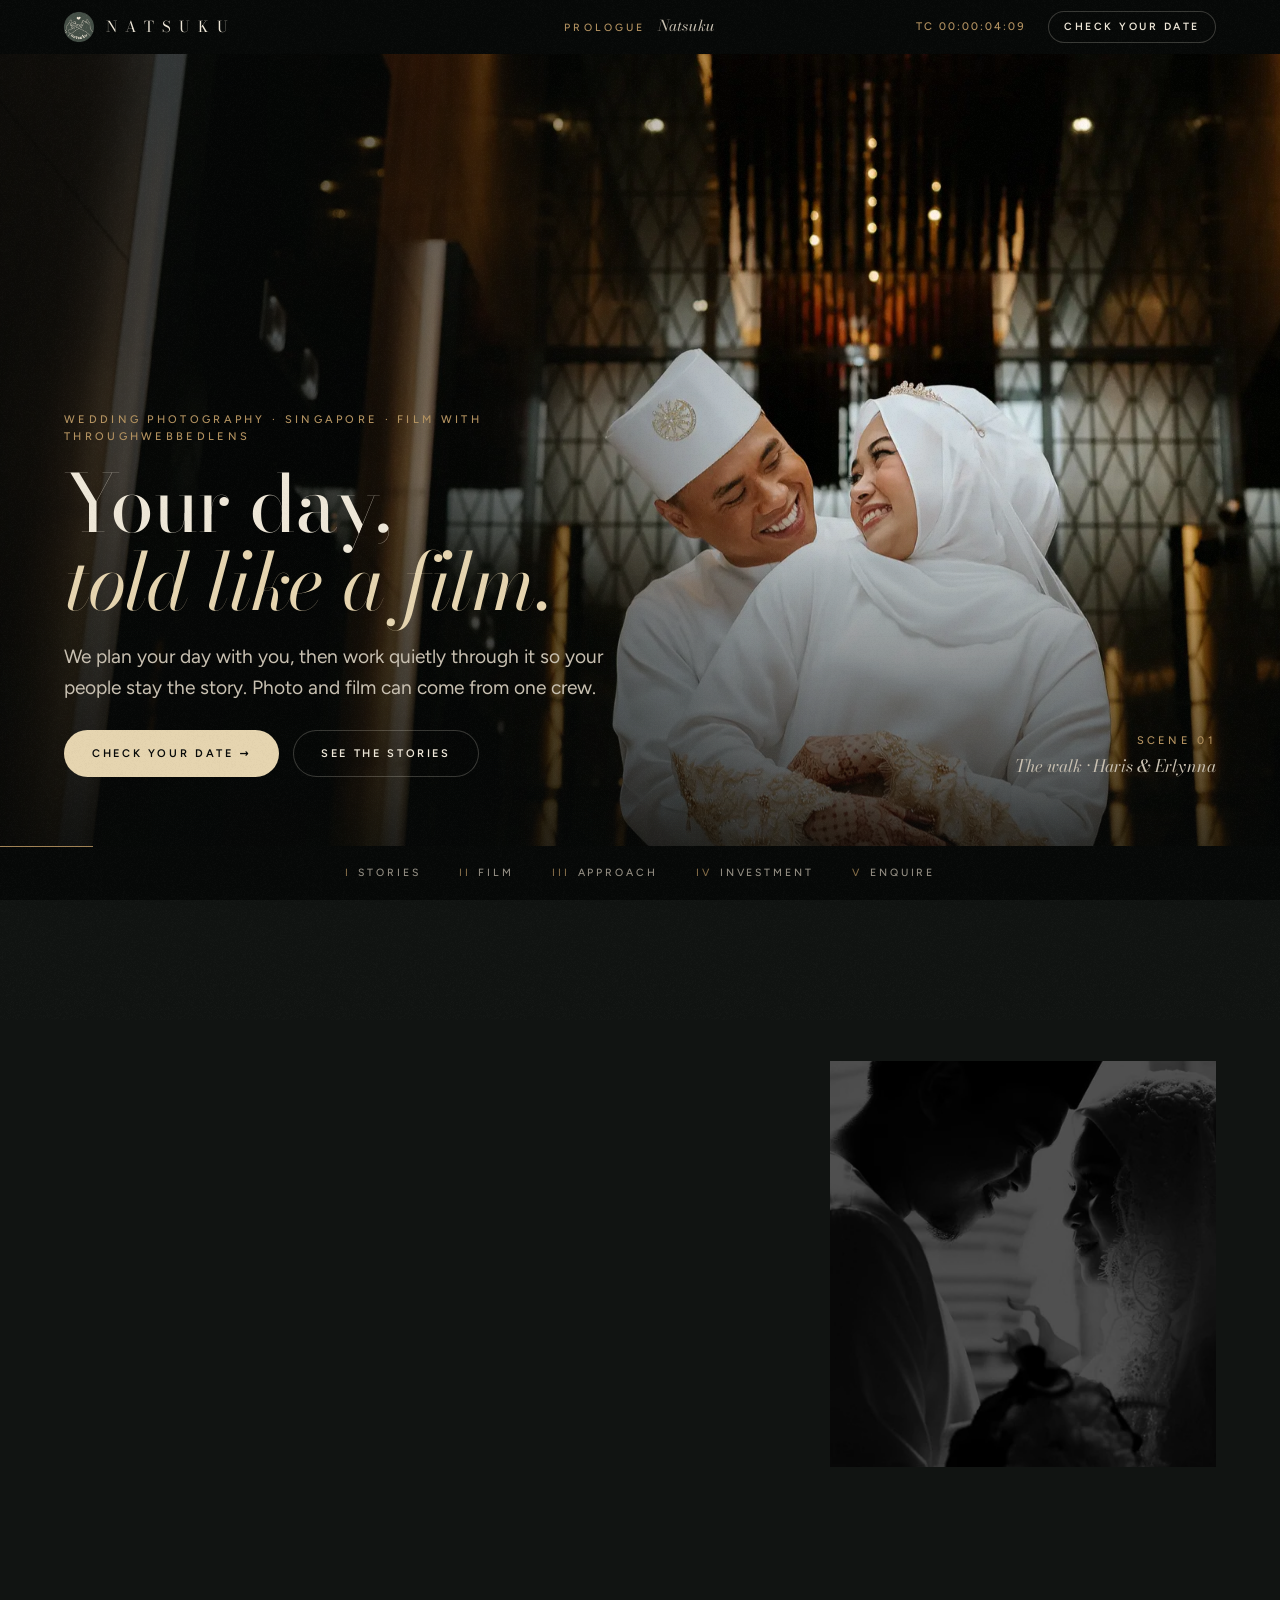
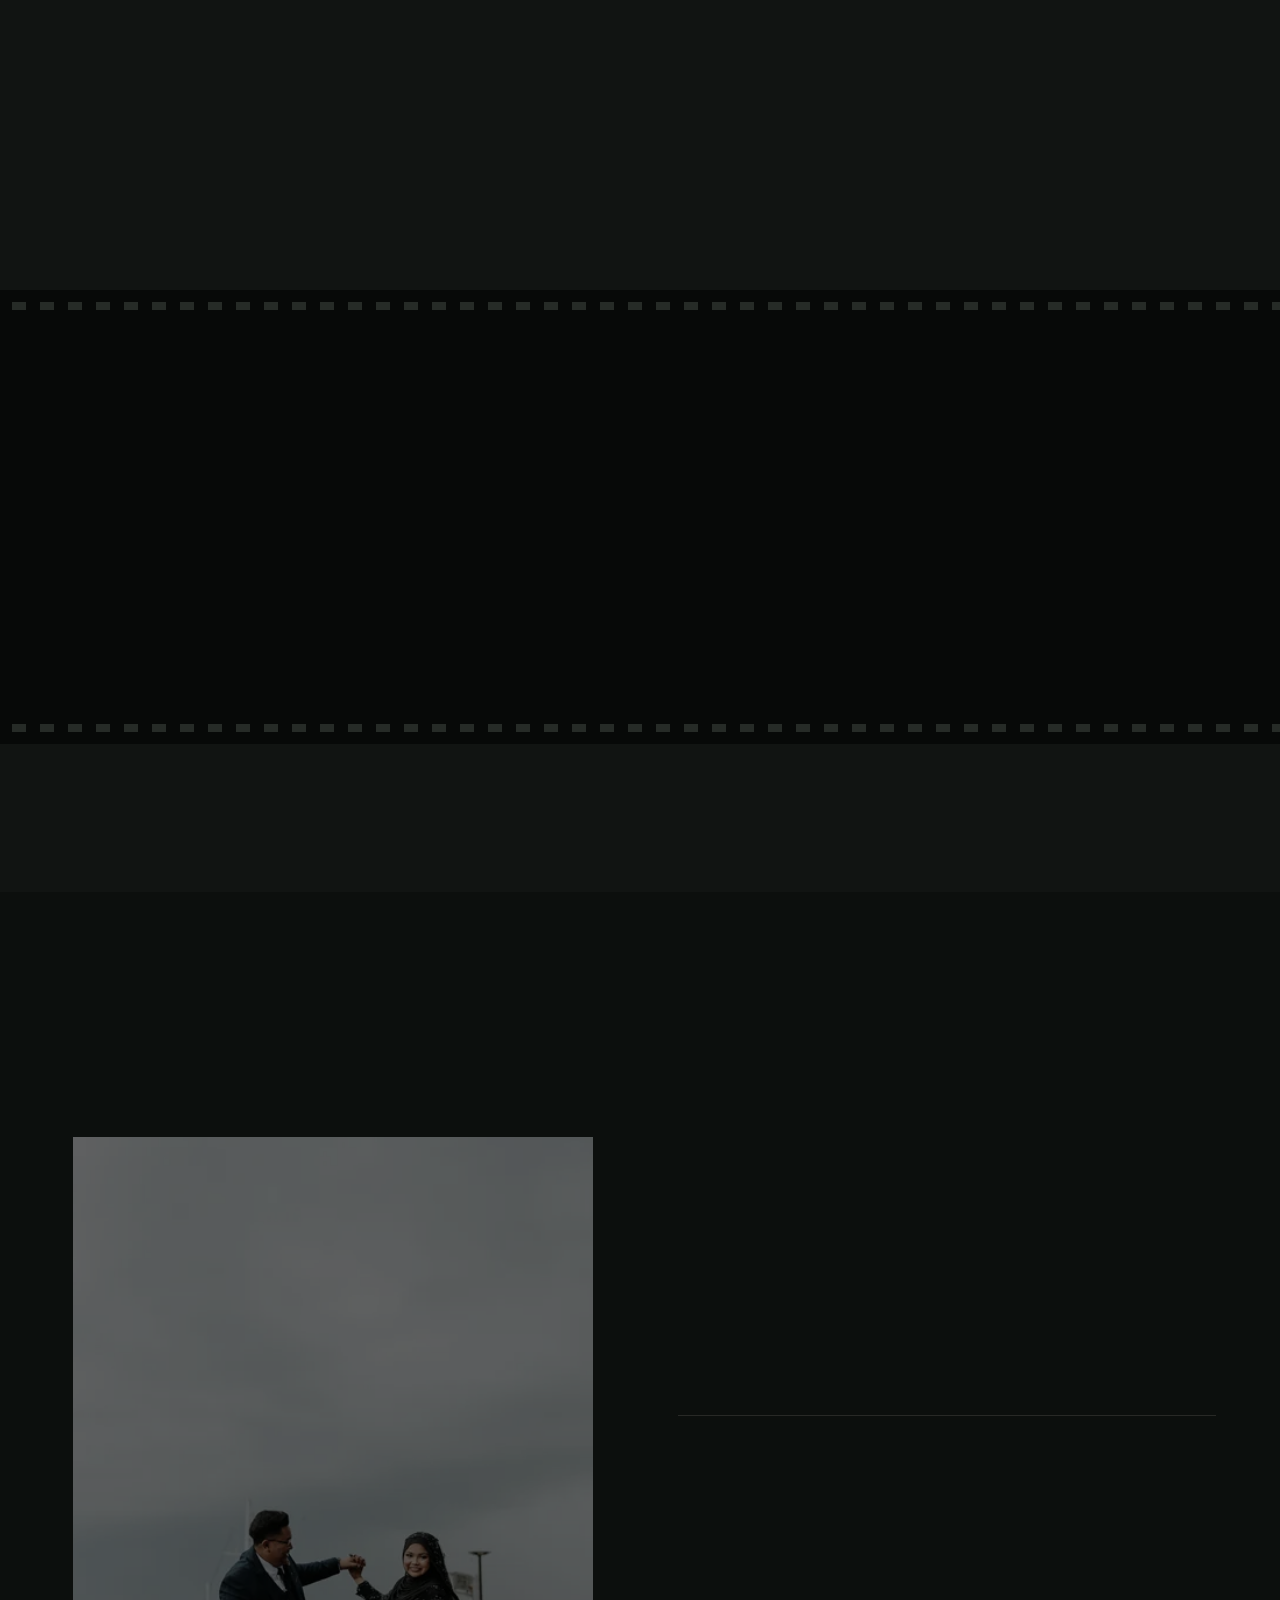
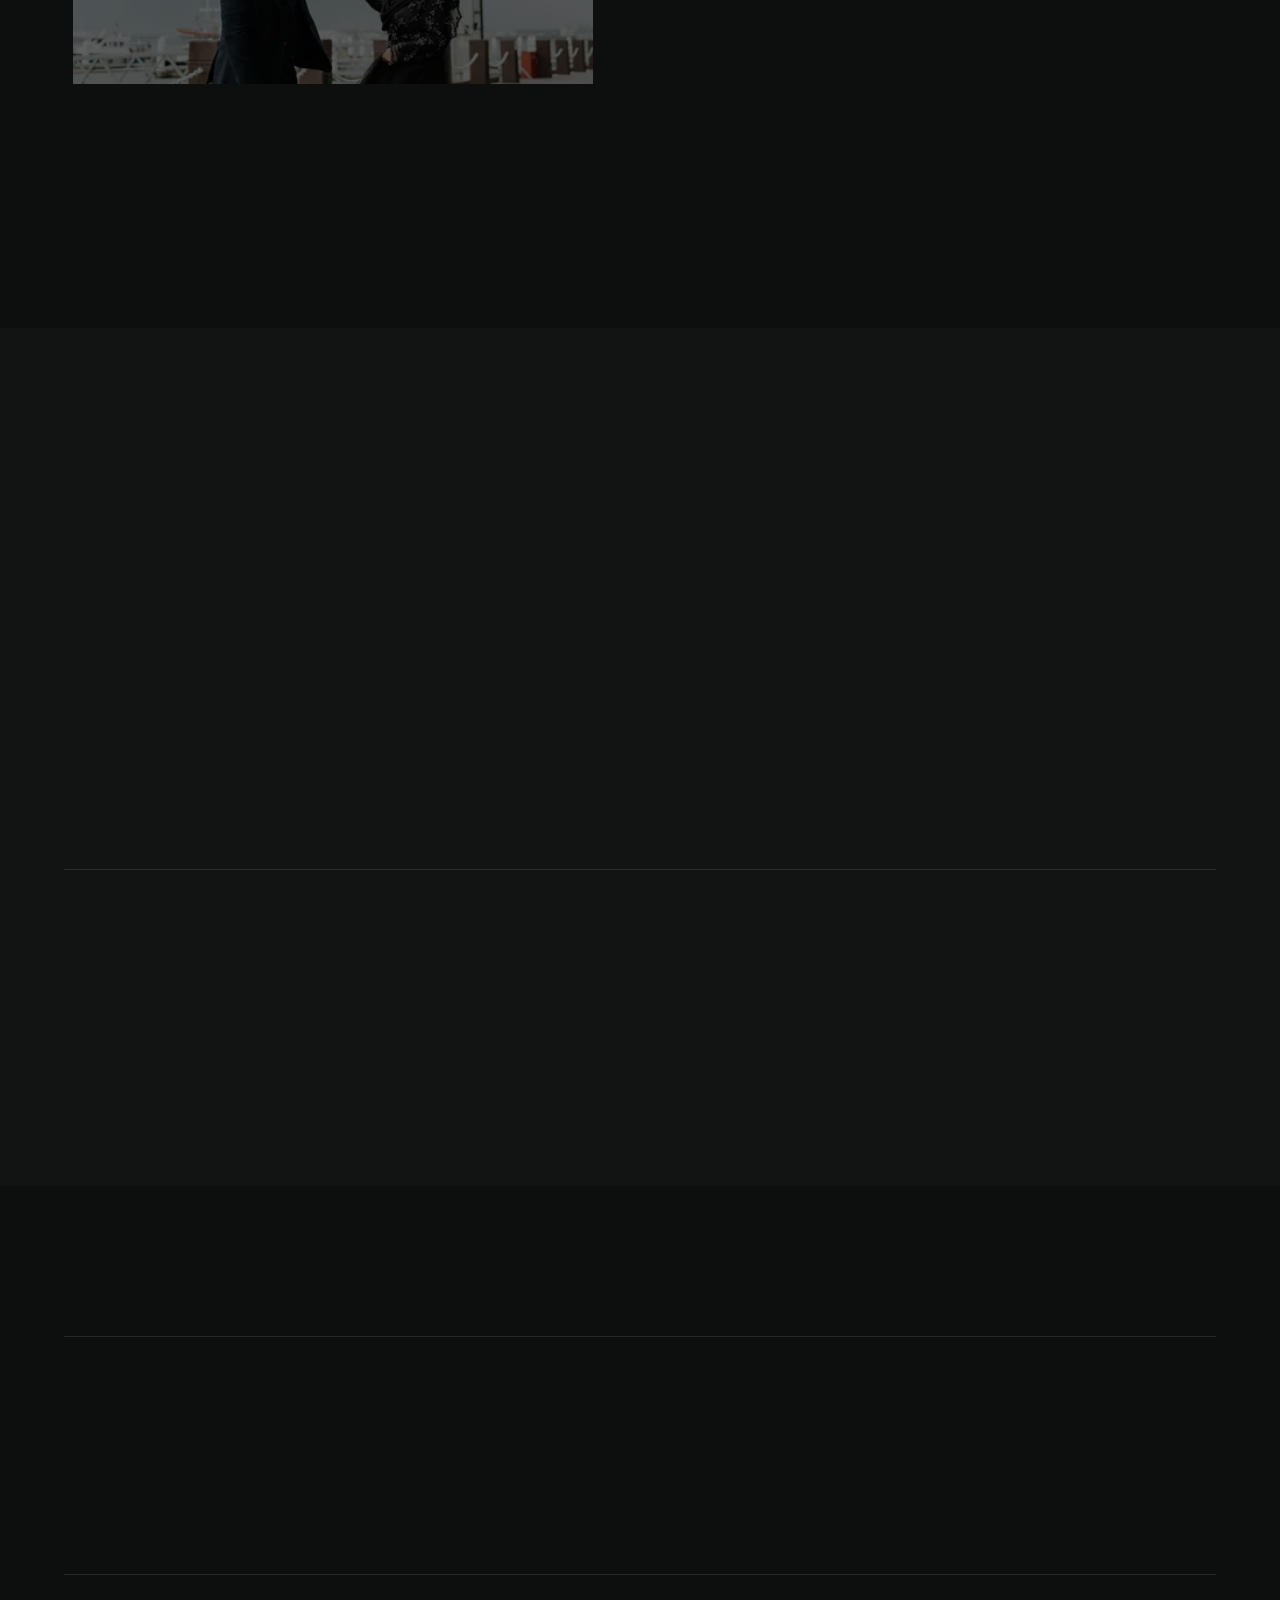
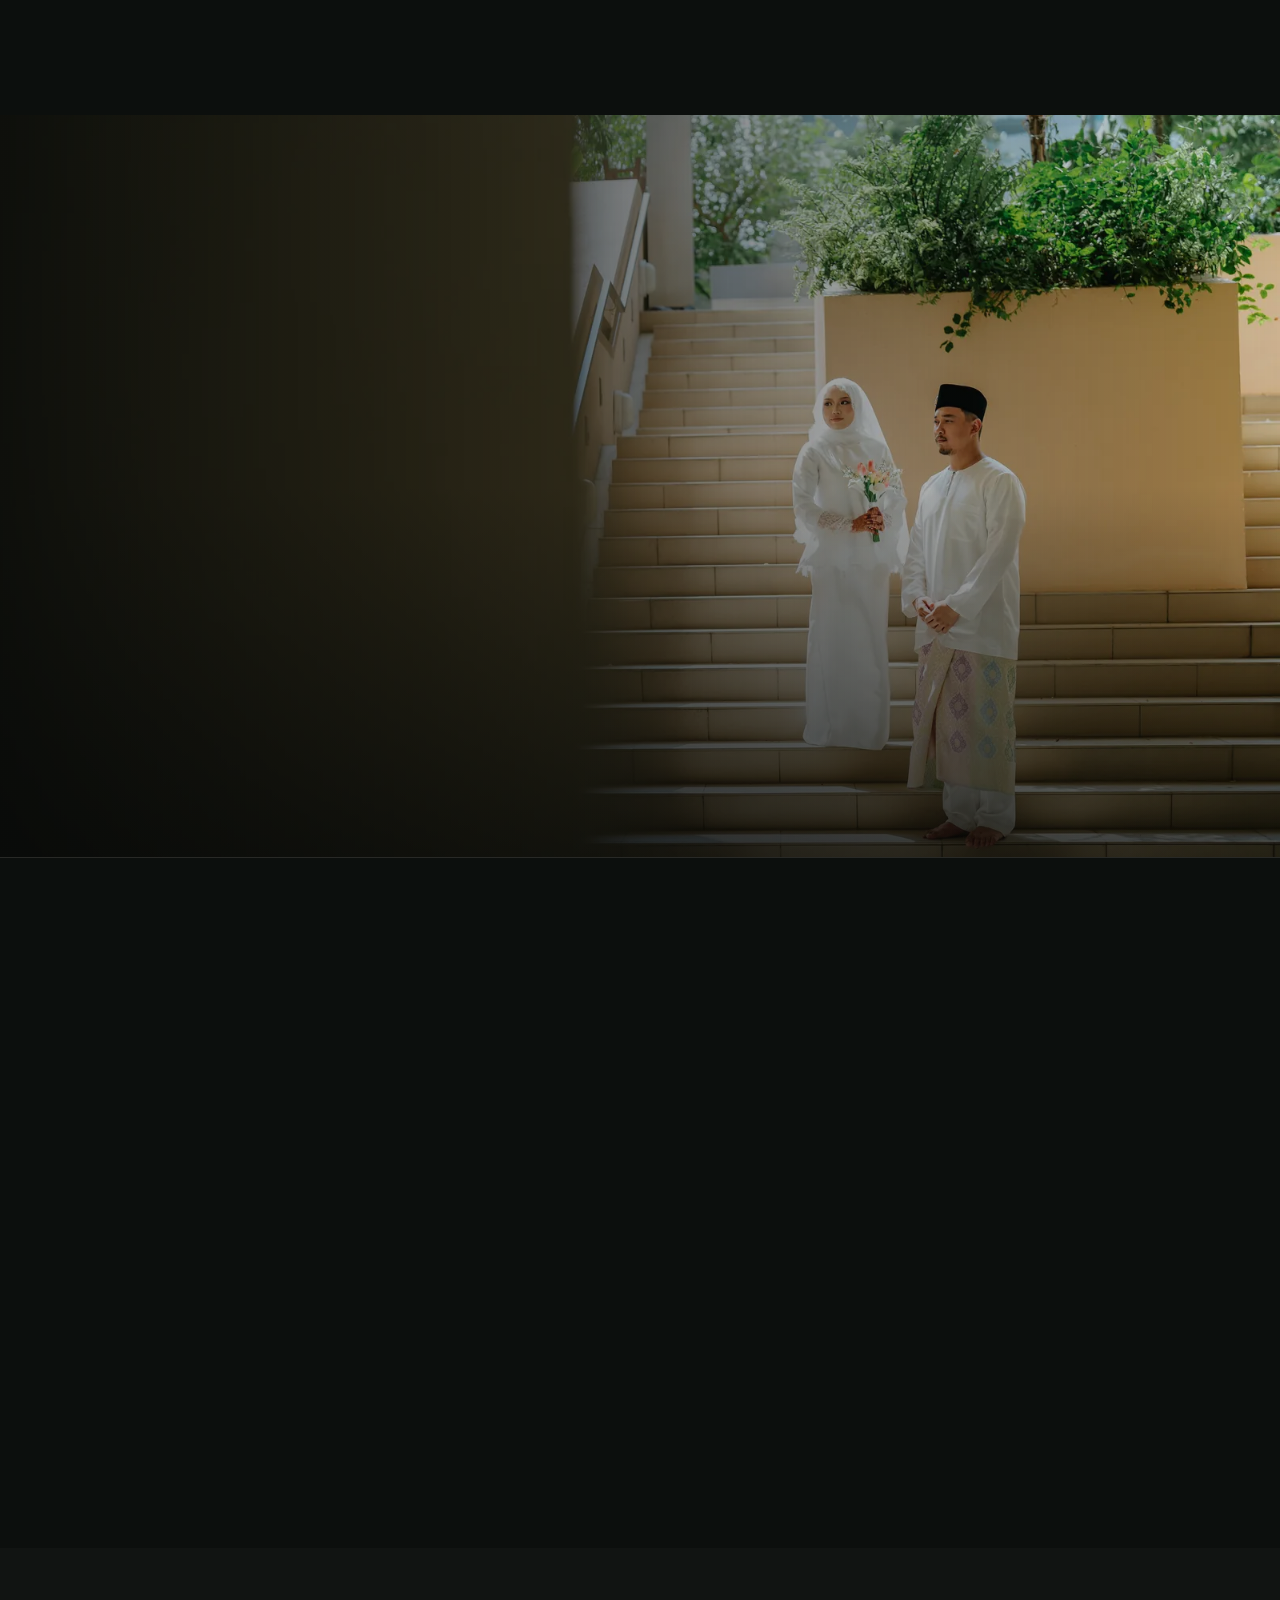
==== commit 29cf63a2: "Point share links and 404 page at the /website/ Pages address The repo is a project site served from" ====
--- a/index.html
+++ b/index.html
@@ -12,14 +12,14 @@
 <meta property="og:site_name" content="Natsuku">
 <meta property="og:title" content="Natsuku · Wedding Photography &amp; Film in Singapore">
 <meta property="og:description" content="Natsuku is a wedding photography studio in Singapore, with film by ThroughWebbedLens. Akad nikah, sanding and full-day coverage from $828.">
-<meta property="og:image" content="https://natsukuco.github.io/assets/brand/og.jpg">
-<meta property="og:url" content="https://natsukuco.github.io/">
+<meta property="og:image" content="https://natsukuco.github.io/website/assets/brand/og.jpg">
+<meta property="og:url" content="https://natsukuco.github.io/website/">
 <meta name="twitter:card" content="summary_large_image">
 <link rel="preload" href="assets/fonts/bodoni-moda-latin-standard-normal.woff2" as="font" type="font/woff2" crossorigin>
 <link rel="stylesheet" href="assets/css/site.css">
 <script>(function(h){h.classList.remove('no-js');h.classList.add('js');if(!window.matchMedia('(prefers-reduced-motion: reduce)').matches)h.classList.add('intro')})(document.documentElement)</script>
 <script src="assets/js/site.js" defer></script>
-<script type="application/ld+json">{"@context": "https://schema.org", "@type": "ProfessionalService", "name": "Natsuku", "description": "Wedding photography in Singapore, with film by ThroughWebbedLens.", "url": "https://natsukuco.github.io/", "image": "https://natsukuco.github.io/assets/brand/og.jpg", "telephone": "+65 9247 5310", "areaServed": "Singapore", "address": {"@type": "PostalAddress", "addressCountry": "SG"}, "priceRange": "$520–$7,958", "sameAs": ["https://www.instagram.com/natsuku.co/"]}</script>
+<script type="application/ld+json">{"@context": "https://schema.org", "@type": "ProfessionalService", "name": "Natsuku", "description": "Wedding photography in Singapore, with film by ThroughWebbedLens.", "url": "https://natsukuco.github.io/website/", "image": "https://natsukuco.github.io/website/assets/brand/og.jpg", "telephone": "+65 9247 5310", "areaServed": "Singapore", "address": {"@type": "PostalAddress", "addressCountry": "SG"}, "priceRange": "$520–$7,958", "sameAs": ["https://www.instagram.com/natsuku.co/"]}</script>
 </head>
 <body>
 <a class="skip" href="#scene">Skip to content</a>
